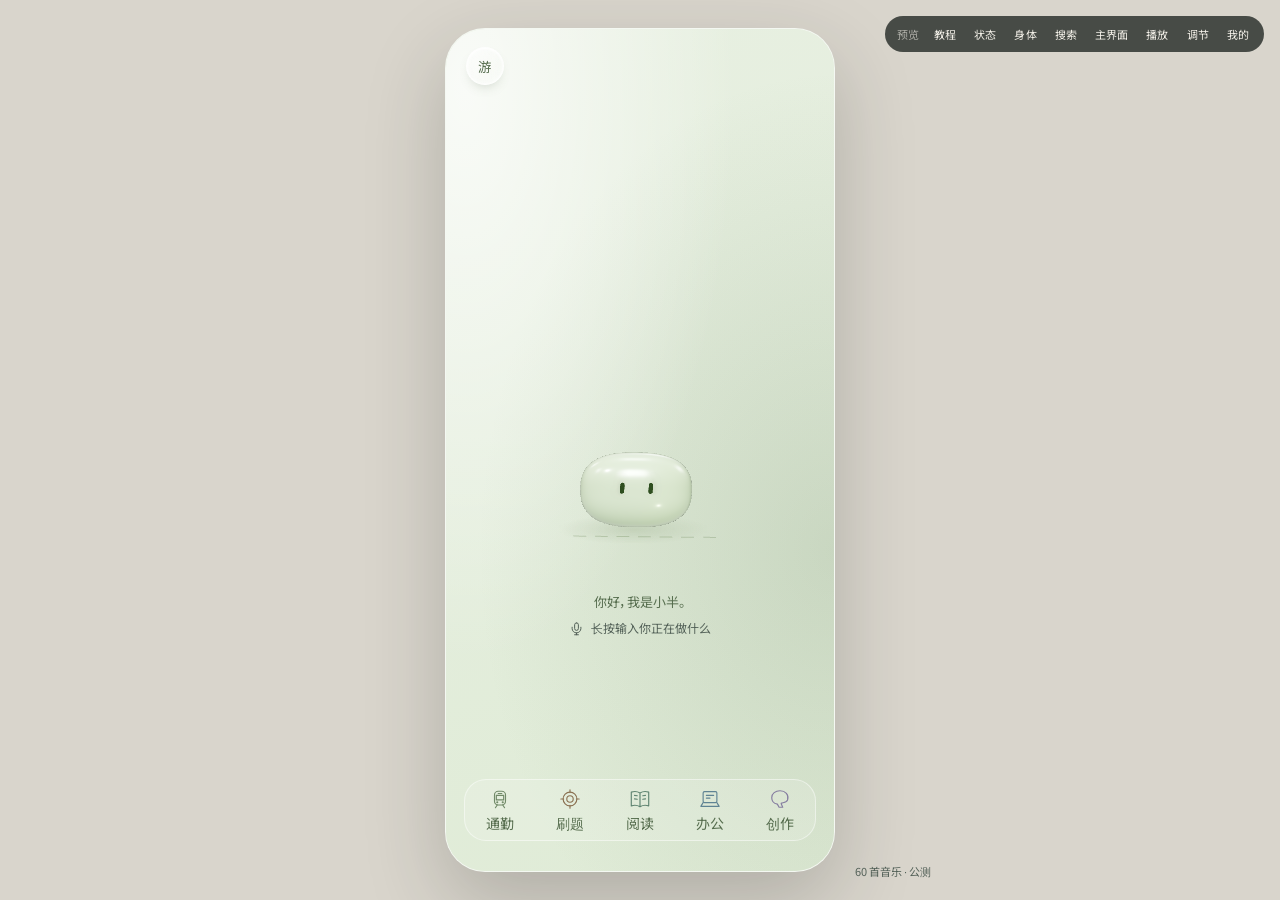
==== index.html @ 8928cd4f "Publish the 60-track BANPAI browser playtest" ====
<!doctype html>
<html lang="zh-CN">
<head>
<meta charset="utf-8" />
<meta name="viewport" content="width=device-width, initial-scale=1.0, viewport-fit=cover" />
<title>半拍 BANPAI · 公开体验</title>
<style>
  * { box-sizing: border-box; -webkit-tap-highlight-color: transparent; }
  :root {
    --ink: #202523;
    --muted: #6c7a70;
    --line: rgba(32,37,35,.10);
    --paper: #e3f0e7;
    --accent: #5f8471;
    --accent-deep: #476b58;
    --accent-soft: #d9ebdf;
    --glow: rgba(158,203,177,.5);
    --radius: 22px;
    --font: 'Yuanti SC', YouYuan, 'Segoe UI Rounded', 'PingFang SC', 'Microsoft YaHei', sans-serif;
  }
  html, body { margin: 0; height: 100%; }
  body {
    display: flex; align-items: center; justify-content: center;
    background: #d9d5cc; font-family: var(--font); color: var(--ink);
    -webkit-font-smoothing: antialiased;
    overflow: hidden;
  }
  button, input { font-family: inherit; }
  button { border: 0; background: none; color: inherit; padding: 0; cursor: pointer; }
  .phone {
    position: relative; width: 390px; max-width: 390px; height: 844px; max-height: 100dvh;
    background: var(--paper); overflow: hidden;
    border-radius: 40px; box-shadow: 0 30px 80px rgba(30,36,32,.22);
    border: 1px solid rgba(255,255,255,.55);
    transition: background .5s ease;
  }
  @media (max-width: 430px), (max-height: 860px) {
    .phone { width: 100%; height: 100dvh; border-radius: 0; border: 0; box-shadow: none; }
  }
  .phone[data-theme="study"] { --paper:#e3f0e7; --glow:rgba(158,203,177,.5); --accent:#5f8471; --accent-deep:#476b58; --accent-soft:#d9ebdf; }
  .phone[data-theme="office"] { --paper:#e1edf4; --glow:rgba(160,197,216,.5); --accent:#5f8393; --accent-deep:#476876; --accent-soft:#d8e9f0; }
  .phone[data-theme="focus"] { --paper:#f4ebdd; --glow:rgba(224,196,160,.5); --accent:#8c7253; --accent-deep:#6d573d; --accent-soft:#eddeca; }
  .phone[data-theme="commute"] { --paper:#e8f0e2; --glow:rgba(186,210,172,.5); --accent:#718a68; --accent-deep:#566d4e; --accent-soft:#dfebd6; }
  .phone[data-theme="relax"] { --paper:#f5e9e3; --glow:rgba(224,190,174,.5); --accent:#947563; --accent-deep:#75594a; --accent-soft:#eddcd2; }
  .phone[data-theme="sleep"] { --paper:#e7e8f1; --glow:rgba(172,178,204,.5); --accent:#79839b; --accent-deep:#5d677f; --accent-soft:#dcddea; }
  .screen {
    position: absolute; inset: 0; display: none; flex-direction: column;
    background:
      radial-gradient(120% 58% at 84% 0%, rgba(255,255,255,.4), rgba(255,255,255,0) 62%),
      radial-gradient(90% 55% at 8% 100%, var(--glow), rgba(255,255,255,0) 70%),
      linear-gradient(175deg, color-mix(in srgb, var(--paper) 88%, #fff) 0%, var(--paper) 100%);
    animation: fade .25s ease both;
  }
  .screen.is-active { display: flex; }
  @keyframes fade { from { opacity: 0; transform: translateY(4px); } to { opacity: 1; transform: none; } }
  .scroll { flex: 1 1 auto; min-height: 0; overflow-y: auto; scrollbar-width: none; }
  .scroll::-webkit-scrollbar { display: none; }

  /* ---------- 通用 ---------- */
  .icon { width: 18px; height: 18px; display: inline-block; vertical-align: middle; }
  .top { display: flex; align-items: center; justify-content: space-between; padding: 18px 20px 6px; }
  .avatar {
    width: 38px; height: 38px; border-radius: 50%; display: grid; place-items: center;
    background: rgba(255,255,255,.5); border: 1px solid var(--line); color: var(--accent-deep);
  }
  .device {
    display: inline-flex; align-items: center; gap: 6px; padding: 7px 10px;
    border-radius: 999px; background: rgba(255,255,255,.42); border: 1px solid var(--line);
    color: var(--muted); font-size: 10px;
  }
  .dot { width: 6px; height: 6px; border-radius: 50%; background: #6f8776; }
  .back {
    width: 36px; height: 36px; border-radius: 50%; border: 1px solid var(--line);
    background: rgba(255,255,255,.45); display: grid; place-items: center; color: var(--muted);
  }
  .center-title { text-align: center; font-size: 11px; color: var(--muted); letter-spacing: .08em; }
  .pill { display: inline-flex; align-items: center; gap: 5px; padding: 4px 9px; border-radius: 999px; background: var(--accent-soft); color: var(--accent-deep); font-size: 9px; }
  .muted { color: var(--muted); }
  .btn-primary {
    width: 100%; height: 46px; border-radius: 999px; background: var(--accent); color: #fff;
    font-size: 13px; font-weight: 500; display: flex; align-items: center; justify-content: center; gap: 8px;
  }
  .btn-ghost { height: 40px; border-radius: 999px; border: 1px solid var(--line); background: rgba(255,255,255,.45); font-size: 11px; color: var(--muted); }
  .toast {
    position: absolute; left: 50%; bottom: 92px; transform: translate(-50%, 8px);
    background: rgba(32,37,35,.88); color: #f4f1e9; font-size: 10px; padding: 9px 14px;
    border-radius: 999px; opacity: 0; pointer-events: none; transition: .22s; z-index: 99; white-space: nowrap;
  }
  .toast.show { opacity: 1; transform: translate(-50%, 0); }

  /* ---------- 登录 ---------- */
  #screen-login { padding: 26px 22px 18px; justify-content: space-between; overflow-y: auto; } #screen-login > div { width: 100%; }
  .brand { display: flex; align-items: center; gap: 10px; margin-top: 18px; }
  .brand-mark { display: inline-flex; align-items: flex-end; gap: 2px; width: 38px; height: 38px; padding-bottom: 12px; justify-content: center; border-radius: 50%; border: 1px solid var(--line); background: rgba(255,255,255,.5); }
  .brand-mark i { width: 2px; border-radius: 2px; background: var(--accent); display: block; }
  .brand-mark i:nth-child(1){height:9px} .brand-mark i:nth-child(2){height:16px} .brand-mark i:nth-child(3){height:11px}
  .brand b { display: block; font-size: 14px; letter-spacing: .08em; font-weight: 600; }
  .brand small { display: block; font-size: 8px; letter-spacing: .3em; color: var(--muted); margin-top: 2px; }
  .login-hero { margin-top: 34px; }
  .login-hero h1 { font-size: 32px; line-height: 1.3; font-weight: 500; margin: 0; letter-spacing: -.02em; }
  .login-hero h1 span { display: block; color: #78857d; }
  .login-hero p { margin: 12px 0 0; font-size: 11px; line-height: 1.7; color: var(--muted); }
  .auth-tabs { display: flex; gap: 20px; margin-top: 26px; font-size: 13px; color: var(--muted); }
  .auth-tabs button { padding-bottom: 6px; border-bottom: 2px solid transparent; }
  .auth-tabs button.active { color: var(--ink); border-color: var(--accent); font-weight: 500; }
  .auth-form { margin-top: 16px; display: flex; flex-direction: column; gap: 10px; width: 100%; } .auth-form[hidden] { display: none !important; }
  .auth-form input { height: 44px; border-radius: 14px; border: 1px solid var(--line); background: rgba(255,255,255,.5); padding: 0 13px; font-size: 12px; color: var(--ink); outline: none; }
  .auth-form input:focus { border-color: var(--accent); }
  .auth-code { display: flex; gap: 8px; }
  .auth-code input { flex: 1; }
  .auth-code button { flex: 0 0 96px; border-radius: 14px; border: 1px solid var(--line); background: rgba(255,255,255,.45); font-size: 10px; color: var(--muted); }
  .auth-agree { display: flex; gap: 8px; align-items: flex-start; font-size: 9px; color: var(--muted); line-height: 1.6; }
  .auth-agree input { margin-top: 2px; accent-color: var(--accent); }
  .auth-alt { text-align: center; font-size: 9px; color: var(--muted); margin-top: 14px; }
  .wechat-btn { background: #07c160; color: #fff; }
  .login-foot { text-align: center; font-size: 8px; color: var(--muted); }

  /* ---------- 新手教程 ---------- */
  #screen-onboard { padding: 22px 24px; justify-content: space-between; }
  .onboard-top { display: flex; justify-content: flex-end; }
  .skip { font-size: 11px; color: var(--muted); padding: 6px 4px; }
  .onboard-visual { height: 300px; border-radius: 28px; margin-top: 12px; position: relative; overflow: hidden; background: linear-gradient(160deg, rgba(255,255,255,.55), var(--accent-soft)); border: 1px solid var(--line); display: grid; place-items: center; }
  .onboard-visual .ring { width: 190px; height: 190px; border-radius: 50%; border: 1px solid rgba(95,132,113,.3); display: grid; place-items: center; }
  .onboard-visual .ring::before { content: ""; position: absolute; width: 130px; height: 130px; border: 1px solid rgba(95,132,113,.2); border-radius: 50%; }
  .onboard-visual .orb { width: 70px; height: 70px; border-radius: 50%; background: var(--accent); opacity: .85; animation: breathe 7s ease-in-out infinite; }
  @keyframes breathe { 0%,100%{transform:scale(.92);opacity:.6} 50%{transform:scale(1.06);opacity:.9} }
  .onboard-copy h2 { font-size: 25px; line-height: 1.35; font-weight: 500; margin: 20px 0 0; }
  .onboard-copy p { margin: 10px 0 0; font-size: 11px; line-height: 1.8; color: var(--muted); }
  .dots { display: flex; gap: 6px; margin-top: 14px; }
  .dots i { width: 5px; height: 5px; border-radius: 50%; background: rgba(32,37,35,.18); display: block; transition: .2s; }
  .dots i.active { width: 18px; border-radius: 99px; background: var(--accent); }
  .onboard-actions { display: flex; gap: 10px; }
  .onboard-actions .btn-primary { flex: 1; }

  /* ---------- 主界面 ---------- */
  .main-body { padding: 8px 22px 100px; }
  .greeting { margin-top: 18px; font-size: 30px; line-height: 1.35; font-weight: 500; letter-spacing: -.02em; }
  .greeting span { display: block; color: #78857d; }
  .status {
    display: flex; align-items: center; gap: 9px; margin-top: 18px; padding: 12px 14px;
    border-radius: 18px; background: rgba(255,255,255,.4); border: 1px solid var(--line);
    font-size: 10px; color: var(--muted);
  }
  .status b { color: var(--ink); font-size: 17px; font-weight: 500; }
  .status .tag { padding: 4px 8px; border-radius: 999px; background: var(--accent-soft); color: var(--accent-deep); font-size: 9px; }
  .status .arrow { margin-left: auto; color: var(--muted); }
  .section-title { margin: 26px 0 10px 2px; font-size: 10px; letter-spacing: .16em; color: var(--muted); }
  .rail { display: flex; gap: 9px; }
  .rec-card {
    flex: 0 0 26%; min-height: 88px; padding: 10px; border-radius: 16px;
    border: 1px solid var(--line); background: rgba(255,255,255,.32);
    display: flex; flex-direction: column; justify-content: space-between; text-align: left;
  }
  .rec-card.primary { flex-basis: 42%; min-height: 98px; background: var(--accent-soft); border-color: color-mix(in srgb, var(--accent) 30%, transparent); }
  .rec-card .cap { display: flex; justify-content: space-between; align-items: center; font-size: 8px; color: var(--muted); }
  .rec-card .name { font-size: 15px; font-weight: 500; }
  .rec-card.primary .name { font-size: 21px; }
  .rec-card .arrow { color: var(--muted); }
  .main-dock { position: absolute; left: 0; right: 0; bottom: 0; padding: 12px 22px calc(16px + env(safe-area-inset-bottom, 0px)); background: linear-gradient(180deg, rgba(255,255,255,0), var(--paper) 55%); }
  .play-entry { display: flex; align-items: center; gap: 11px; width: 100%; padding: 11px 14px; border-radius: 999px; background: var(--ink); color: #f7f4ed; text-align: left; box-shadow: 0 12px 26px rgba(32,37,35,.16); }
  .play-entry .icon-wrap { width: 32px; height: 32px; border-radius: 50%; display: grid; place-items: center; background: rgba(255,255,255,.12); }
  .play-entry b { display: block; font-size: 12px; font-weight: 500; }
  .play-entry small { display: block; margin-top: 2px; font-size: 8px; color: rgba(247,244,237,.6); }
  .play-entry .go { margin-left: auto; }

  /* ---------- 播放 ---------- */
  #screen-player { color: var(--ink); }
  .player-top { padding: 16px 18px 4px; display: flex; align-items: center; justify-content: space-between; }
  .player-top .center { text-align: center; }
  .player-top .center small { display: block; font-size: 8px; letter-spacing: .18em; color: var(--muted); }
  .player-top .center b { display: block; margin-top: 3px; font-size: 11px; font-weight: 500; }
  .player-stage { flex: 1 1 auto; min-height: 0; display: flex; flex-direction: column; align-items: center; justify-content: center; padding: 6px 24px 16px; }
  .player-orb { width: 238px; height: 238px; border-radius: 50%; border: 1px solid color-mix(in srgb, var(--accent) 28%, transparent); display: grid; place-items: center; position: relative; margin-bottom: 18px; }
  .player-orb::before { content: ""; position: absolute; width: 172px; height: 172px; border-radius: 50%; border: 1px solid color-mix(in srgb, var(--accent) 18%, transparent); }
  .player-orb::after { content: ""; position: absolute; width: 104px; height: 104px; border-radius: 50%; background: radial-gradient(circle at 50% 40%, rgba(255,255,255,.65), var(--accent-soft)); box-shadow: 0 18px 40px rgba(50,70,60,.16); animation: breathe 6s ease-in-out infinite; }
  .player-orb .wave { width: 52px; height: 22px; display: flex; align-items: center; justify-content: center; gap: 3px; z-index: 1; }
  .player-orb .wave i { width: 3px; border-radius: 99px; background: var(--accent); animation: wave 1.6s ease-in-out infinite; }
  .player-orb .wave i:nth-child(1){height:8px} .player-orb .wave i:nth-child(2){height:16px;animation-delay:.1s} .player-orb .wave i:nth-child(3){height:22px;animation-delay:.2s} .player-orb .wave i:nth-child(4){height:14px;animation-delay:.3s} .player-orb .wave i:nth-child(5){height:7px;animation-delay:.4s}
  @keyframes wave { 0%,100%{transform:scaleY(.7)} 50%{transform:scaleY(1.15)} }
  .player-title { font-size: 25px; line-height: 1.35; text-align: center; font-weight: 500; margin: 0; }
  .player-meta { margin: 6px 0 0; text-align: center; font-size: 9px; color: var(--muted); }
  .player-tags { display: flex; gap: 5px; justify-content: center; margin-top: 10px; }
  .player-tags span { padding: 5px 9px; border-radius: 999px; background: rgba(255,255,255,.4); border: 1px solid var(--line); font-size: 8px; color: var(--muted); }
  .player-dock { padding: 0 24px calc(18px + env(safe-area-inset-bottom, 0px)); }
  .progress { display: flex; align-items: center; gap: 8px; font-size: 8px; color: var(--muted); }
  .progress .track { flex: 1; height: 2px; background: rgba(32,37,35,.16); border-radius: 999px; position: relative; }
  .progress .track i { position: absolute; left: 0; top: 0; bottom: 0; width: 28%; border-radius: 999px; background: var(--accent); }
  .controls { display: flex; align-items: center; justify-content: center; gap: 26px; margin-top: 16px; }
  .like { width: 48px; height: 48px; border-radius: 50%; border: 1px solid var(--line); background: rgba(255,255,255,.45); display: grid; place-items: center; color: var(--muted); }
  .like.liked { color: #b06f5d; background: rgba(255,255,255,.65); }
  .play-big { width: 72px; height: 72px; border-radius: 50%; background: var(--ink); color: #f7f4ed; display: grid; place-items: center; box-shadow: 0 16px 36px rgba(32,37,35,.22); }
  .player-hint { text-align: center; font-size: 8px; color: var(--muted); margin: 16px 0 0; }
  .adjust-link { display: block; margin: 10px auto 0; font-size: 9px; color: var(--muted); text-decoration: underline; text-underline-offset: 3px; }

  /* ---------- 调节 ---------- */
  #screen-adjust { background: var(--paper); }
  .adjust-head { padding: 16px 20px 0; display: flex; justify-content: space-between; align-items: flex-start; }
  .adjust-head h2 { margin: 6px 0 0; font-size: 22px; font-weight: 500; }
  .adjust-head p { margin: 0; font-size: 9px; color: var(--muted); }
  .adjust-body { padding: 16px 20px 28px; }
  .adjust-group { border-top: 1px solid var(--line); padding: 16px 0; }
  .adjust-group:first-child { border-top: 0; padding-top: 4px; }
  .group-head { display: flex; align-items: baseline; justify-content: space-between; margin-bottom: 12px; }
  .group-head b { font-size: 13px; font-weight: 500; }
  .group-head span { font-size: 8px; color: var(--muted); }
  .energy-value { display: flex; justify-content: space-between; font-size: 10px; color: var(--muted); margin-bottom: 10px; }
  .energy-value b { color: var(--ink); font-size: 12px; }
  .energy-slider { width: 100%; height: 30px; accent-color: var(--accent); cursor: pointer; }
  .style-chips { display: flex; flex-wrap: wrap; gap: 7px; }
  .style-chips button { padding: 8px 11px; border-radius: 999px; border: 1px solid var(--line); background: rgba(255,255,255,.42); font-size: 9px; color: var(--muted); }
  .style-chips button.on { background: var(--accent); border-color: var(--accent); color: #fff; }
  .adjust-row { display: flex; align-items: center; justify-content: space-between; padding: 13px 0; border-top: 1px solid var(--line); }
  .adjust-row:first-of-type { border-top: 0; }
  .adjust-row .txt b { display: block; font-size: 11px; font-weight: 500; }
  .adjust-row .txt span { display: block; margin-top: 2px; font-size: 8px; color: var(--muted); }
  .switch { width: 42px; height: 24px; border-radius: 999px; background: #d9d5cc; position: relative; flex-shrink: 0; }
  .switch::after { content: ""; position: absolute; left: 2px; top: 2px; width: 20px; height: 20px; border-radius: 50%; background: #fff; transition: .2s; }
  .switch.on { background: var(--accent); }
  .switch.on::after { transform: translateX(18px); }
  .fav-head { display: flex; align-items: center; justify-content: space-between; margin-bottom: 8px; }
  .fav-head b { font-size: 13px; font-weight: 500; }
  .fav-head span { font-size: 8px; color: var(--muted); }
  .fav-list { border-top: 1px solid var(--line); }
  .fav-item { display: flex; align-items: center; gap: 10px; padding: 11px 0; border-bottom: 1px solid var(--line); }
  .fav-item .no { font-size: 8px; color: var(--muted); width: 16px; }
  .fav-item .body { flex: 1; min-width: 0; }
  .fav-item b { display: block; font-size: 10px; font-weight: 500; }
  .fav-item span { display: block; margin-top: 2px; font-size: 8px; color: var(--muted); }
  .expand { width: 100%; padding: 10px 0; font-size: 9px; color: var(--accent); text-align: center; }
  .fav-extra { display: none; }
  .fav-extra.open { display: block; }

  /* ---------- 我的 ---------- */
  #screen-profile { background: var(--paper); }
  .profile-body { padding: 8px 20px 28px; }
  .profile-head { display: flex; align-items: center; gap: 12px; margin-top: 12px; }
  .profile-avatar { width: 58px; height: 58px; border-radius: 50%; display: grid; place-items: center; background: var(--accent-deep); color: #fff; font-size: 18px; }
  .profile-head b { display: block; font-size: 17px; font-weight: 500; }
  .profile-head span { display: block; margin-top: 3px; font-size: 9px; color: var(--muted); }
  .stats { display: grid; grid-template-columns: repeat(3, 1fr); gap: 8px; margin-top: 18px; }
  .stat { background: rgba(255,255,255,.4); border: 1px solid var(--line); border-radius: 14px; padding: 10px; }
  .stat b { display: block; font-size: 17px; font-weight: 500; }
  .stat span { display: block; margin-top: 2px; font-size: 8px; color: var(--muted); }
  .sub-card { display: flex; align-items: center; gap: 10px; margin-top: 12px; padding: 12px 14px; border-radius: 16px; background: var(--accent-soft); color: var(--accent-deep); }
  .sub-card .txt { flex: 1; }
  .sub-card b { display: block; font-size: 10px; font-weight: 500; }
  .sub-card span { display: block; margin-top: 2px; font-size: 8px; opacity: .8; }
  .sub-card button { padding: 7px 10px; border-radius: 999px; background: rgba(255,255,255,.6); color: var(--accent-deep); font-size: 8px; }
  .p-block { margin-top: 22px; }
  .p-head { display: flex; align-items: baseline; justify-content: space-between; margin-bottom: 8px; }
  .p-head b { font-size: 13px; font-weight: 500; }
  .p-head button { font-size: 9px; color: var(--accent); }
  .p-list { border-top: 1px solid var(--line); }
  .p-item { display: flex; align-items: center; gap: 10px; padding: 10px 0; border-bottom: 1px solid var(--line); }
  .p-item .cover { width: 30px; height: 30px; border-radius: 9px; background: var(--accent-soft); display: grid; place-items: center; font-size: 10px; color: var(--accent-deep); }
  .p-item .txt { flex: 1; min-width: 0; }
  .p-item b { display: block; font-size: 10px; font-weight: 500; white-space: nowrap; overflow: hidden; text-overflow: ellipsis; }
  .p-item span { display: block; margin-top: 2px; font-size: 8px; color: var(--muted); }
  .p-item .play { width: 22px; height: 22px; border-radius: 50%; border: 1px solid var(--line); display: grid; place-items: center; color: var(--muted); }
  .p-extra { display: none; }
  .p-extra.open { display: block; }
  .settings { margin-top: 22px; border-top: 1px solid var(--line); }
  .setting-row { display: flex; align-items: center; justify-content: space-between; padding: 14px 0; border-bottom: 1px solid var(--line); font-size: 11px; color: var(--ink); }
  .setting-row span { color: var(--muted); font-size: 9px; }
  .logout { margin-top: 22px; color: #9c6f5c; font-size: 10px; text-align: center; padding: 10px; }
  .screen { overflow-y: auto; overflow-x: hidden; -webkit-overflow-scrolling: touch; }
  .preview-nav {
    position: fixed; right: 16px; top: 16px; z-index: 999; display: flex; align-items: center; gap: 4px;
    background: rgba(30,36,32,.78); color: #f4f1e9; padding: 6px 8px; border-radius: 999px;
    backdrop-filter: blur(10px); font-size: 10px;
  }
  .preview-nav span { opacity: .6; margin: 0 4px; }
  .preview-nav button { color: #f4f1e9; font-size: 10px; padding: 4px 7px; border-radius: 999px; }
  .preview-nav button:hover { background: rgba(255,255,255,.12); }
  @media (max-width: 760px) { .preview-nav { display: none; } }
  /* 状态选择整页 */
  #screen-scenes { background: var(--paper); }
  .scenes-body { padding: 18px 20px 28px; }
  .scenes-body h1 { margin: 18px 0 4px; font-size: 26px; font-weight: 500; line-height: 1.4; }
  .scenes-body > p { margin: 0 0 18px; font-size: 10px; color: var(--muted); }
  .scene-grid { display: grid; grid-template-columns: 1fr 1fr; gap: 10px; }
  .scene-tile { min-height: 108px; padding: 13px; border-radius: 18px; border: 1px solid var(--line); text-align: left; display: flex; flex-direction: column; justify-content: space-between; }
  .scene-tile .ico { width: 28px; height: 28px; border-radius: 50%; display: grid; place-items: center; background: rgba(255,255,255,.5); color: var(--accent-deep); font-size: 13px; }
  .scene-tile b { display: block; font-size: 17px; font-weight: 500; }
  .scene-tile span { display: block; margin-top: 3px; font-size: 8px; color: var(--muted); }
  .profile-avatar { display: flex !important; align-items: center; justify-content: center; line-height: 1 !important; overflow: hidden; color: #fff !important; font-size: 18px !important; margin: 0 !important; }
  .player-stage { touch-action: none; }
  .player-orb .pulse { position: absolute; border: 1px solid color-mix(in srgb, var(--accent) 22%, transparent); border-radius: 50%; animation: pulseRing 5s ease-out infinite; }
  .player-orb .pulse.p1 { width: 160px; height: 160px; }
  .player-orb .pulse.p2 { width: 208px; height: 208px; animation-delay: 2.5s; }
  @keyframes pulseRing { 0% { transform: scale(.62); opacity: .65; } 100% { transform: scale(1.28); opacity: 0; } }
  /* 场景搜索 */
  .scene-search { display: flex; align-items: center; gap: 9px; height: 44px; padding: 0 13px; margin: 0 0 12px; border: 1px solid var(--line); border-radius: 14px; background: rgba(255,255,255,.5); color: var(--muted); }
  .scene-search input { flex: 1; min-width: 0; border: 0; outline: none; background: transparent; color: var(--ink); font-size: 12px; }
  .scene-search input::placeholder { color: var(--faint); }
  .scene-search .clear { width: 20px; height: 20px; border-radius: 50%; background: var(--accent-soft); color: var(--muted); font-size: 12px; }
  .scene-recent { display: none !important; }
  .scene-recent p { margin: 0 0 7px 2px; font-size: 8px; letter-spacing: .12em; color: var(--faint); }
  .scene-recent .chips { display: flex; flex-wrap: wrap; gap: 6px; }
  .scene-recent button { padding: 6px 10px; border-radius: 999px; border: 1px solid var(--line); background: rgba(255,255,255,.4); font-size: 9px; color: var(--muted); }
  .scene-custom { display: flex; align-items: center; gap: 9px; padding: 11px 12px; margin: 0 0 12px; border: 1px solid var(--accent); border-radius: 14px; background: var(--accent-soft); color: var(--accent-deep); font-size: 10px; }
  .scene-custom span { flex: 1; }
  .scene-custom button { padding: 6px 10px; border-radius: 999px; background: var(--accent-deep); color: #fff; font-size: 8px; }
  .scene-empty { font-size: 10px; color: var(--muted); padding: 8px 2px 14px; }
  .player-canvas { position: absolute; inset: 0; width: 100%; height: 100%; z-index: 0; pointer-events: none; opacity: .8; }
  #screen-player .player-top, #screen-player .player-stage, #screen-player .player-dock { position: relative; z-index: 1; }
  [hidden] { display: none !important; }
  .scene-custom[hidden], .scene-empty[hidden], .scene-recent[hidden] { display: none !important; }
  .states-entry { display: flex; align-items: center; justify-content: center; gap: 6px; width: 100%; margin: 18px 0 0; padding: 11px; border-radius: 999px; border: 1px solid var(--line); background: rgba(255,255,255,.32); color: var(--muted); font-size: 10px; }
  .states-entry span { color: var(--accent); }
  .player-orb .wave { position: absolute !important; left: 50% !important; top: 50% !important; transform: translate(-50%, -50%) !important; z-index: 2; }
  .status, .device { cursor: pointer; }
  /* 身体状态详情 */
  #screen-status { background: var(--paper); }
  .status-body { padding: 8px 20px 28px; }
  .status-hero { margin-top: 16px; padding: 18px; border-radius: 24px; background: rgba(255,255,255,.42); border: 1px solid var(--line); }
  .status-hero .cap { display: flex; align-items: center; justify-content: space-between; font-size: 9px; color: var(--muted); }
  .status-hero .cap span:last-child { color: var(--accent); }
  .status-nums { display: flex; align-items: flex-end; gap: 24px; margin-top: 18px; }
  .status-num b { display: block; font-size: 38px; line-height: 1; font-weight: 500; letter-spacing: -.04em; }
  .status-num span { display: block; margin-top: 5px; font-size: 8px; color: var(--muted); }
  .status-num small { font-size: 11px; color: var(--muted); margin-left: 3px; }
  .status-chart { height: 82px; margin-top: 20px; display: flex; align-items: flex-end; gap: 4px; border-bottom: 1px solid var(--line); }
  .status-chart i { flex: 1; border-radius: 4px 4px 0 0; background: var(--accent-soft); display: block; }
  .status-chart i:nth-child(odd) { background: color-mix(in srgb, var(--accent) 40%, var(--accent-soft)); }
  .chart-caption { display: flex; justify-content: space-between; margin-top: 6px; font-size: 8px; color: var(--muted); }
  .metric-grid { display: grid; grid-template-columns: 1fr 1fr; gap: 8px; margin-top: 22px; }
  .metric { padding: 12px; border-radius: 16px; border: 1px solid var(--line); background: rgba(255,255,255,.32); }
  .metric b { display: block; font-size: 19px; font-weight: 500; }
  .metric span { display: block; margin-top: 3px; font-size: 8px; color: var(--muted); }
  .device-card { display: flex; align-items: center; gap: 10px; margin-top: 18px; padding: 13px; border-radius: 16px; background: var(--accent-soft); }
  .device-card .txt { flex: 1; }
  .device-card b { display: block; font-size: 10px; font-weight: 500; color: var(--accent-deep); }
  .device-card span { display: block; margin-top: 2px; font-size: 8px; color: var(--muted); }
  .status-note { margin-top: 12px; font-size: 8px; color: var(--muted); line-height: 1.7; }
  /* 搜索全屏 */
  #screen-search { background: var(--paper); }
  .search-head { display: flex; align-items: center; justify-content: space-between; padding: 16px 20px 0; }
  .search-head b { font-size: 13px; font-weight: 500; }
  .search-head button { font-size: 11px; color: var(--accent); }
  .search-input-wrap { display: flex; align-items: center; gap: 10px; margin: 20px 20px 0; padding: 0 0 13px; border-bottom: 1px solid var(--line); color: var(--muted); }
  .search-input-wrap input { flex: 1; border: 0; outline: 0; background: transparent; font-size: 19px; color: var(--ink); }
  .search-input-wrap input::placeholder { color: var(--faint); }
  .search-content { padding: 20px 20px 30px; overflow-y: auto; }
  .search-section { margin-top: 22px; }
  .search-section:first-child { margin-top: 0; }
  .search-section > p { margin: 0 0 8px 2px; font-size: 9px; color: var(--faint); letter-spacing: .1em; }
  .search-row { display: flex; align-items: center; gap: 12px; padding: 12px 0; border-bottom: 1px solid var(--line); text-align: left; width: 100%; }
  .search-row .ico { width: 34px; height: 34px; border-radius: 50%; border: 1px solid var(--line); background: rgba(255,255,255,.5); display: grid; place-items: center; color: var(--accent-deep); font-size: 13px; flex: 0 0 34px; }
  .search-row .txt { flex: 1; min-width: 0; }
  .search-row b { display: block; font-size: 13px; font-weight: 500; }
  .search-row span { display: block; margin-top: 3px; font-size: 8px; color: var(--muted); }
  .search-row .go { color: var(--muted); font-size: 13px; }
  .search-empty { font-size: 10px; color: var(--muted); padding: 12px 0; }
  .search-custom { display: flex; align-items: center; justify-content: space-between; gap: 10px; margin-top: 14px; padding: 12px; border: 1px solid var(--line); border-radius: 14px; background: rgba(255,255,255,.4); font-size: 9px; color: var(--muted); }
  .search-custom button { padding: 7px 10px; border-radius: 999px; background: var(--accent-deep); color: #fff; font-size: 8px; }
  /* 播放键绝对水平居中 */
  .controls { position: relative; height: 72px; display: flex; align-items: center; justify-content: center; }
  .play-big { position: absolute; left: 50%; top: 50%; transform: translate(-50%, -50%); }
  .like { position: absolute; left: 50%; top: 50%; transform: translate(calc(-50% - 92px), -50%); }
</style>
<script type="importmap">{"imports":{"three":"./assets/three/three.module.js"}}</script></head>
<body>
<link rel="icon" href="data:,">
<nav class="preview-nav" aria-label="预览页面切换">
  <span>预览</span>
  <button data-preview="login">登录</button>
  <button data-preview="onboard">教程</button><button data-preview="scenes">状态</button><button data-preview="status">身体</button><button data-preview="search">搜索</button>
  <button data-preview="main">主界面</button>
  <button data-preview="player">播放</button>
  <button data-preview="adjust">调节</button>
  <button data-preview="profile">我的</button>
</nav>
<div class="phone" id="phone" data-theme="commute">

  <!-- 登录 / 注册 -->
  <section class="screen is-active" id="screen-login">
    <div>
      <div class="brand">
        <span class="brand-mark"><i></i><i></i><i></i></span>
        <span><b>半拍</b><small>BANPAI</small></span>
      </div>
      <div class="login-hero">
        <h1>把声音<br /><span>交给此刻的场景。</span></h1>
        <p>选一个状态，半拍会根据场景、时间与身体数据，给你一组更合适的背景音乐。</p>
      </div>

      <div class="auth-tabs">
        <button class="active" data-auth="login">登录</button>
        <button data-auth="register">注册</button>
      </div>

      <form class="auth-form" id="login-form">
        <input type="tel" placeholder="手机号（登录 UI 预留）" aria-label="手机号" />
        <div class="auth-code">
          <input type="text" placeholder="验证码" aria-label="验证码" />
          <button type="button" class="code-btn">获取验证码</button>
        </div>
        <label class="auth-agree">
          <input type="checkbox" checked />
          <span>我已阅读并同意《用户协议》与《隐私政策》</span>
        </label>
        <button type="submit" class="btn-primary">登录</button>
      </form>

      <form class="auth-form" id="register-form" hidden>
        <input type="text" placeholder="昵称" aria-label="昵称" />
        <input type="tel" placeholder="手机号" aria-label="注册手机号" />
        <div class="auth-code">
          <input type="text" placeholder="验证码" aria-label="注册验证码" />
          <button type="button" class="code-btn">获取验证码</button>
        </div>
        <label class="auth-agree">
          <input type="checkbox" checked />
          <span>我已阅读并同意《用户协议》与《隐私政策》</span>
        </label>
        <button type="submit" class="btn-primary">注册并开始</button>
      </form>

      <button class="btn-primary wechat-btn" id="wechat-login" style="margin-top:12px">微信一键登录（接口预留）</button>
      <p class="auth-alt">登录 / 注册接口已预留，不接真实微信服务</p>
    </div>
    <p class="login-foot">BANPAI · 场景音乐助手</p>
  </section>

  <!-- 首次使用教程 -->
  <section class="screen" id="screen-onboard">
    <div class="onboard-top"><button class="skip" id="onboard-skip">跳过</button></div>
    <div>
      <div class="onboard-visual">
        <span class="ring"><span class="orb"></span></span>
      </div>
      <div class="onboard-copy">
        <h2 id="onboard-title">先选一个<br />此刻的状态。</h2>
        <p id="onboard-desc">学习、办公、通勤、放松……半拍会按你正在做的事，给出一组不打扰的背景音乐。</p>
      </div>
      <div class="dots" id="onboard-dots"><i class="active"></i><i></i><i></i></div>
    </div>
    <div class="onboard-actions">
      <button class="btn-ghost" id="onboard-prev" style="flex:0 0 90px">上一步</button>
      <button class="btn-primary" id="onboard-next">下一步</button>
    </div>
  </section>

  <!-- 主界面 -->
  <section class="screen" id="screen-main" tabindex="0" aria-label="首页，左右滑动进入播放，上滑选择状态">
    <div class="top">
      <button class="avatar" id="open-profile" aria-label="打开个人中心">游</button>
      <span class="device" id="open-device" role="button" tabindex="0" aria-label="查看设备与身体状态"><span class="dot"></span>手环 02 · 76%</span>
    </div>
    <div class="scroll main-body">
      <h1 class="greeting">晚上好。<span>此刻，把声音交给场景。</span></h1>
      <div class="status" id="open-status" role="button" tabindex="0" aria-label="查看身体状态">
        <span class="tag">平稳</span>
        <span>心率 <b id="hr-value">71</b> <small>bpm</small></span>
        <span style="opacity:.3">|</span>
        <span>呼吸 <b id="resp-value">13.7</b> <small>次/分</small></span>
        <span class="arrow">›</span>
      </div>


      <p class="section-title">此刻适合</p>
      <div class="rail">
<button class="rec-card" data-scene="commute"><svg class="scene-symbol" viewBox="0 0 24 24" fill="none" stroke="currentColor" stroke-width="1.4"><path d="M5 7h14v11H5z M8 18l-2 4m10-4 2 4M8 11h8"/></svg><span class="name">通勤</span></button><button class="rec-card" data-scene="focus"><svg class="scene-symbol" viewBox="0 0 24 24" fill="none" stroke="currentColor" stroke-width="1.4"><path d="m5 19 3-8L17 2l5 5-9 9zM8 11l5 5"/></svg><span class="name">刷题</span></button><button class="rec-card" data-scene="reading"><svg class="scene-symbol" viewBox="0 0 24 24" fill="none" stroke="currentColor" stroke-width="1.4"><path d="M12 5C8 2 4 3 2 4v15c4-2 7-1 10 1 3-2 6-3 10-1V4c-4-2-7-1-10 1v15"/></svg><span class="name">阅读</span></button><button class="rec-card" data-scene="office"><svg class="scene-symbol" viewBox="0 0 24 24" fill="none" stroke="currentColor" stroke-width="1.4"><path d="M4 4h16v13H4zM1 21h22l-3-4H4z"/></svg><span class="name">办公</span></button><button class="rec-card" data-scene="creative"><svg class="scene-symbol" viewBox="0 0 24 24" fill="none" stroke="currentColor" stroke-width="1.4"><path d="M12 3a8 8 0 0 0-8 12c2 2 4 1 5 3 1 3 5 4 7 1l-2-3c-1-2 4-1 5-3A8 8 0 0 0 12 3z"/></svg><span class="name">创作</span></button></div>
            <p style="margin:16px 0 0;text-align:center;font-size:8px;color:var(--muted)">左滑进入播放 · 点击下方查看全部状态</p>
      <button class="states-entry" id="open-scenes">查看全部状态 <span>→</span></button>
    </div>
  </section>

  <!-- 状态选择 -->
  <section class="screen" id="screen-scenes">
    <div class="top">
      <button class="back" id="scenes-back" aria-label="返回">
        <svg class="icon" viewBox="0 0 24 24" fill="none" stroke="currentColor" stroke-width="1.8"><path d="M14.5 6.5L9 12l5.5 5.5"/></svg>
      </button>
      <div class="center-title">选择状态</div>
      <span style="width:36px"></span>
    </div>
    <div class="scroll scenes-body">
      <h1>此刻，<br />想进入哪种状态？</h1>
      <p>所有状态都可以直接进入 · 上滑/返回可回到主界面</p>
      <label class="scene-search">
        <svg class="icon" viewBox="0 0 24 24" fill="none" stroke="currentColor" stroke-width="1.6"><circle cx="11" cy="11" r="7"/><path d="M16.5 16.5L21 21"/></svg>
        <input id="scene-search" type="text" maxlength="200" enterkeyhint="done" placeholder="说说你此刻在做什么" aria-label="输入此刻状态" />
        <button type="button" class="clear" id="scene-search-clear" aria-label="清空">×</button>
      </label>
      <div class="scene-recent" id="scene-recent"></div>
      <div class="scene-custom" id="scene-custom" hidden><span id="scene-custom-label"></span><button type="button" id="scene-custom-play">用这个状态开始</button></div>
      <div class="scene-empty" id="scene-empty" hidden>没有匹配的状态，直接使用上面的自定义状态。</div>
      <div class="scene-grid">
<button class="scene-tile" data-scene-theme="commute"><span class="ico"><svg viewBox="0 0 24 24" fill="none" stroke="currentColor" stroke-width="1.4"><path d="M5 7h14v11H5z M8 18l-2 4m10-4 2 4M8 11h8"/></svg></span><span><b>通勤</b><span>移动中 · 柔和过渡</span></span></button><button class="scene-tile" data-scene-theme="focus"><span class="ico"><svg viewBox="0 0 24 24" fill="none" stroke="currentColor" stroke-width="1.4"><path d="m5 19 3-8L17 2l5 5-9 9zM8 11l5 5"/></svg></span><span><b>刷题</b><span>逐题推进</span></span></button><button class="scene-tile" data-scene-theme="reading"><span class="ico"><svg viewBox="0 0 24 24" fill="none" stroke="currentColor" stroke-width="1.4"><path d="M12 5C8 2 4 3 2 4v15c4-2 7-1 10 1 3-2 6-3 10-1V4c-4-2-7-1-10 1v15"/></svg></span><span><b>阅读</b><span>安静翻页</span></span></button><button class="scene-tile" data-scene-theme="office"><span class="ico"><svg viewBox="0 0 24 24" fill="none" stroke="currentColor" stroke-width="1.4"><path d="M4 4h16v13H4zM1 21h22l-3-4H4z"/></svg></span><span><b>办公</b><span>收束杂念</span></span></button><button class="scene-tile" data-scene-theme="creative"><span class="ico"><svg viewBox="0 0 24 24" fill="none" stroke="currentColor" stroke-width="1.4"><path d="M12 3a8 8 0 0 0-8 12c2 2 4 1 5 3 1 3 5 4 7 1l-2-3c-1-2 4-1 5-3A8 8 0 0 0 12 3z"/></svg></span><span><b>创作</b><span>让灵感展开</span></span></button>
      </div>
    </div>
  </section>

  <!-- 身体状态 -->
  <section class="screen" id="screen-status">
    <div class="top">
      <button class="back" id="status-back" aria-label="返回" onclick="show('screen-main')"><svg class="icon" viewBox="0 0 24 24" fill="none" stroke="currentColor" stroke-width="1.8"><path d="M14.5 6.5L9 12l5.5 5.5"/></svg></button>
      <div class="center-title">身体状态</div>
      <span style="width:36px"></span>
    </div>
    <div class="scroll status-body">
      <div class="status-hero">
        <div class="cap"><span>今日 · 实时</span><span>手环 02 已连接</span></div>
        <div class="status-nums">
          <div class="status-num"><b>71</b><span>心率 · bpm</span></div>
          <div class="status-num"><b>13.7</b><span>呼吸 · 次/分</span></div>
        </div>
        <div class="status-chart" aria-hidden="true"><i style="height:34%"></i><i style="height:46%"></i><i style="height:42%"></i><i style="height:55%"></i><i style="height:49%"></i><i style="height:62%"></i><i style="height:58%"></i><i style="height:53%"></i><i style="height:66%"></i><i style="height:60%"></i><i style="height:48%"></i><i style="height:44%"></i><i style="height:39%"></i><i style="height:51%"></i><i style="height:57%"></i><i style="height:50%"></i><i style="height:46%"></i><i style="height:42%"></i></div>
        <div class="chart-caption"><span>09:00</span><span>现在</span></div>
      </div>
      <div class="metric-grid">
        <div class="metric"><b>98%</b><span>血氧 SpO₂</span></div>
        <div class="metric"><b>48 ms</b><span>HRV · 演示</span></div>
        <div class="metric"><b>平稳</b><span>当前状态</span></div>
        <div class="metric"><b>76%</b><span>设备电量</span></div>
      </div>
      <div class="device-card"><span style="font-size:18px">◉</span><span class="txt"><b>半拍手环 02</b><span>已连接 · 数据仅用于音乐适配</span></span><span>›</span></div>
      <p class="status-note">这些数据用于判断此刻更适合舒缓还是更有推动的声音，不构成医疗诊断或建议。若身体不适，请先休息。</p>
      <button class="btn-ghost" style="width:100%;margin-top:18px" onclick="show('screen-main')">返回主界面</button>
    </div>
  </section>

  <!-- 全屏搜索 -->
  <section class="screen" id="screen-search">
    <div class="search-head"><b>搜索</b><button id="search-cancel" onclick="show('screen-scenes')">取消</button></div>
    <div class="search-input-wrap">
      <svg class="icon" viewBox="0 0 24 24" fill="none" stroke="currentColor" stroke-width="1.6"><circle cx="11" cy="11" r="7"/><path d="M16.5 16.5L21 21"/></svg>
      <input id="global-search" type="search" placeholder="你的日程安排是什么？" aria-label="搜索你的日程安排" />
    </div>
    <div class="scroll search-content" id="search-content"></div>
  </section>

  <!-- 播放 -->
  <section class="screen" id="screen-player">
    <canvas class="player-canvas" id="player-canvas" aria-hidden="true"></canvas>
    <div class="player-top">
      <button class="back" id="player-back" aria-label="返回">
        <svg class="icon" viewBox="0 0 24 24" fill="none" stroke="currentColor" stroke-width="1.8"><path d="M14.5 6.5L9 12l5.5 5.5"/></svg>
      </button>
      
      <button class="back" id="player-more" aria-label="偏好设置" onclick="show('screen-adjust')">
        <svg class="icon" viewBox="0 0 24 24" fill="currentColor"><circle cx="6" cy="12" r="1.3"/><circle cx="12" cy="12" r="1.3"/><circle cx="18" cy="12" r="1.3"/></svg>
      </button>
    </div>
    <div class="player-stage">
      <div class="player-orb">
        <span class="pulse p1"></span>
        <span class="pulse p2"></span>
        <span class="wave"><i></i><i></i><i></i><i></i><i></i></span>
      </div>
      <h1 class="player-title">经过的城市</h1>
      <p class="player-meta">半拍声音实验室 · 4 分钟</p>
      <div class="player-tags"><span>轻电子</span><span>通勤</span><span>模拟播放</span></div>
    </div>
    <div class="player-dock">
      <div class="progress"><span>00:12</span><span class="track"><i></i></span><span>04:18</span></div>
      <div class="controls">
        <button class="like" id="like-btn" aria-label="喜欢">
          <svg class="icon" viewBox="0 0 24 24" fill="none" stroke="currentColor" stroke-width="1.6"><path d="M12 19.7S5.2 15.5 5.2 10.6A4.1 4.1 0 0112 7.9a4.1 4.1 0 016.8 2.7c0 4.9-6.8 9.1-6.8 9.1z"/></svg>
        </button>
        <button class="play-big" id="play-toggle" aria-label="暂停">
          <svg class="icon" id="play-icon" viewBox="0 0 24 24" fill="currentColor"><path d="M7.5 5h3v14h-3zM13.5 5h3v14h-3z"/></svg>
        </button>
      </div>
      <p class="player-hint">左右滑动切歌 · 上滑调节</p>
      <button class="adjust-link" id="open-adjust">调整音乐偏好</button>
    </div>
  </section>

  <!-- 调节 -->
  <section class="screen" id="screen-adjust"><iframe id="xy-preview" src="refined-xy.html?embed=1" title="XY音乐调节" style="position:absolute;inset:0;width:100%;height:100%;border:0;z-index:10"></iframe><div style="display:none">
    <div class="adjust-head">
      <div><p>正在听 · 通勤</p><h2>调节</h2></div>
      <button class="back" id="adjust-close" aria-label="关闭">×</button>
    </div>
    <div class="scroll adjust-body">
      <div class="adjust-group">
        <div class="group-head"><b>音乐偏好</b><span>自动保存</span></div>
        <div class="energy-value"><span>能量</span><b id="energy-label">平衡 · 46</b></div>
        <input class="energy-slider" id="energy-slider" type="range" min="0" max="100" value="46" aria-label="能量" />
        <div class="style-chips" id="style-chips">
          <button class="on">氛围钢琴</button><button>环境声</button><button>轻电子</button>
          <button class="on">极简古典</button><button>Lo-fi</button><button>白噪音</button>
        </div>
      </div>
      <div class="adjust-group">
        <div class="group-head"><b>播放习惯</b><span>低频设置</span></div>
        <div class="adjust-row"><span class="txt"><b>自然衔接</b><span>曲目之间用环境声过渡</span></span><button class="switch on" aria-label="自然衔接"></button></div>
        <div class="adjust-row"><span class="txt"><b>定时淡出</b><span>未设定 · 结束时缓慢降低音量</span></span><span class="muted">›</span></div>
        <div class="adjust-row"><span class="txt"><b>个性化推荐</b><span>结合场景与身体数据</span></span><button class="switch on" aria-label="个性化推荐"></button></div>
      </div>
      <div class="adjust-group">
        <div class="fav-head"><b>我的收藏</b><span id="fav-count">4 首</span></div>
        <div class="fav-list">
          <div class="fav-item"><span class="no">01</span><span class="body"><b>经过的城市</b><span>轻电子 · 4 分钟</span></span><span class="muted">▶</span></div>
          <div class="fav-item"><span class="no">02</span><span class="body"><b>留白的边缘</b><span>氛围钢琴 · 5 分钟</span></span><span class="muted">▶</span></div>
          <div class="fav-extra" id="fav-extra">
            <div class="fav-item"><span class="no">03</span><span class="body"><b>雨后的纸页</b><span>氛围钢琴 · 4 分钟</span></span><span class="muted">▶</span></div>
            <div class="fav-item"><span class="no">04</span><span class="body"><b>缓慢的直线</b><span>轻电子 · 6 分钟</span></span><span class="muted">▶</span></div>
          </div>
        </div>
        <button class="expand" id="fav-expand">展开全部（4）</button>
      </div>
    </div>
  </div></section>

  <!-- 我的 -->
  <section class="screen" id="screen-profile">
    <div class="top">
      <button class="back" id="profile-back" aria-label="返回">
        <svg class="icon" viewBox="0 0 24 24" fill="none" stroke="currentColor" stroke-width="1.8"><path d="M14.5 6.5L9 12l5.5 5.5"/></svg>
      </button>
      <div class="center-title">个人中心</div>
      <span style="width:36px"></span>
    </div>
    <div class="scroll profile-body">
      <div class="profile-head">
        <div class="profile-avatar">游</div>
        <div><b>游客 · 半拍</b><span>本机号 8F8B01 · 加入于刚刚</span></div>
      </div>
      <div class="stats">
        <div class="stat"><b>1</b><span>已听次数</span></div>
        <div class="stat"><b>4</b><span>喜欢的曲目</span></div>
        <div class="stat"><b>3</b><span>历史记录</span></div>
      </div>
      <div class="sub-card">
        <span style="font-size:18px">♛</span>
        <span class="txt"><b>当前 · 免费版</b><span>会员权益即将开放</span></span>
        <button>了解权益</button>
      </div>

      <div class="p-block">
        <div class="p-head"><b>历史记录</b><button id="history-expand">查看全部（3）</button></div>
        <div class="p-list">
          <div class="p-item"><span class="cover">♪</span><span class="txt"><b>经过的城市</b><span>通勤 · 刚刚</span></span><span class="play">▶</span></div>
          <div class="p-item"><span class="cover">♪</span><span class="txt"><b>留白的边缘</b><span>办公 · 昨天</span></span><span class="play">▶</span></div>
          <div class="p-extra" id="history-extra">
            <div class="p-item"><span class="cover">♪</span><span class="txt"><b>雨后的纸页</b><span>学习 · 昨天</span></span><span class="play">▶</span></div>
          </div>
        </div>
      </div>

      <div class="p-block">
        <div class="p-head"><b>我的喜欢</b><button id="likes-expand">查看全部（4）</button></div>
        <div class="p-list">
          <div class="p-item"><span class="cover">♥</span><span class="txt"><b>经过的城市</b><span>喜欢于 2 天前</span></span><span class="play">▶</span></div>
          <div class="p-item"><span class="cover">♥</span><span class="txt"><b>留白的边缘</b><span>喜欢于 3 天前</span></span><span class="play">▶</span></div>
          <div class="p-extra" id="likes-extra">
            <div class="p-item"><span class="cover">♥</span><span class="txt"><b>雨后的纸页</b><span>喜欢于 5 天前</span></span><span class="play">▶</span></div>
            <div class="p-item"><span class="cover">♥</span><span class="txt"><b>缓慢的直线</b><span>喜欢于 6 天前</span></span><span class="play">▶</span></div>
          </div>
        </div>
      </div>

      <div class="settings"><label class="setting-row">自然衔接 <input type="checkbox" checked aria-label="自然衔接" style="accent-color:#718a68"></label><label class="setting-row">个性化推荐 <input type="checkbox" checked aria-label="个性化推荐" style="accent-color:#718a68"></label>
        <div class="setting-row" data-unavailable="wechat">设备绑定 <span>半拍手环 02 · 76% ›</span></div>
        <div class="setting-row">播放偏好 <span>已同步 ›</span></div>
        <div class="setting-row" data-unavailable="wechat">订阅与账单 <span>即将开放 ›</span></div>
        <div class="setting-row">隐私与数据 <span>›</span></div>
      </div>
      <button class="logout" id="logout">退出登录</button>
    </div>
  </section>

  <div class="toast" id="toast" role="status" aria-live="polite"></div>
</div>

<script>
  // ---------- 预留的登录 / 注册接口 ----------
  // 后续接入微信小程序时，替换为 wx.login + 后端 code2session。
  window.BanpaiAuth = {
    async loginWithWeChat() {
      // TODO: wx.login -> POST /api/v1/auth/wechat { code }
      return { ok: true, token: null };
    },
    async loginWithPhone(phone, code) {
      // TODO: POST /api/v1/auth/phone { phone, code }
      return { ok: true, token: null };
    },
    async register(payload) {
      // TODO: POST /api/v1/auth/register
      return { ok: true, token: null };
    },
    async logout() {
      // TODO: POST /api/v1/auth/logout
      return { ok: true };
    }
  };

  const phone = document.getElementById('phone');
  const screens = [...document.querySelectorAll('.screen')];
  const toastEl = document.getElementById('toast');
  let toastTimer = null;
  let onboardIndex = 0;
  let currentTheme = 'commute';

  var selectedScene = "commute";
  function chooseScene(id) {
    selectedScene=id; phone.dataset.theme=id;
    document.querySelectorAll(".rec-card").forEach(c=>c.setAttribute("aria-pressed",String(c.dataset.scene===id)));
  }
  function show(id) {
    phone.dataset.theme=(id === "screen-main" || id === "screen-scenes") ? selectedScene : currentTheme;
    screens.forEach((s) => s.classList.toggle('is-active', s.id === id));
    window.scrollTo(0, 0);
  }
  function toast(text) {
    toastEl.textContent = text;
    toastEl.classList.add('show');
    clearTimeout(toastTimer);
    toastTimer = setTimeout(() => toastEl.classList.remove('show'), 1800);
  }
  function setTheme(theme) {
    currentTheme = theme;
    document.querySelector('#screen-player').dataset.scene = theme;
    phone.dataset.theme = theme;
    if (typeof tracks !== 'undefined' && tracks) { trackIndex = 0; renderTrack(); }
    const frame = document.getElementById('xy-preview');
    if (frame && frame.contentWindow) frame.contentWindow.postMessage({type:'banpai-scene',scene:theme},location.origin);
  }
  function afterLogin() {
    if (localStorage.getItem('banpai.mp.onboarded') !== '1') {
      onboardIndex = 0;
      renderOnboard();
      show('screen-onboard');
    } else {
      setTheme('commute');
      show('screen-main');
    }
  }

  // 登录 / 注册 tab
  document.querySelectorAll('[data-auth]').forEach((btn) => {
    btn.addEventListener('click', () => {
      const mode = btn.dataset.auth;
      document.querySelectorAll('[data-auth]').forEach((b) => b.classList.toggle('active', b === btn));
      document.getElementById('login-form').hidden = mode !== 'login';
      document.getElementById('register-form').hidden = mode !== 'register';
    });
  });
  document.getElementById('login-form').addEventListener('submit', async (e) => {
    e.preventDefault();
    await window.BanpaiAuth.loginWithPhone('', '');
    toast('登录接口已预留');
    afterLogin();
  });
  document.getElementById('register-form').addEventListener('submit', async (e) => {
    e.preventDefault();
    await window.BanpaiAuth.register({});
    toast('注册接口已预留');
    afterLogin();
  });
  document.getElementById('wechat-login').addEventListener('click', async () => {
    await window.BanpaiAuth.loginWithWeChat();
    toast('微信登录接口已预留');
    afterLogin();
  });
  document.querySelectorAll('.code-btn').forEach((btn) => {
    btn.addEventListener('click', () => toast('验证码接口已预留'));
  });

  // 新手教程
  const onboardData = [
    { title: '先选一个<br>此刻的状态。', desc: '学习、办公、通勤、放松……半拍会按你正在做的事，给出一组不打扰的背景音乐。' },
    { title: '下滑，<br>看见更多状态。', desc: '主界面上滑或点击入口，能看到所有状态；选好后直接进入播放，不需要来回滑动。' },
    { title: '身体数据，<br>也参与推荐。', desc: '连接手环后，心率与血氧会帮助半拍判断此刻适合更舒缓还是更有推动的声音。' }
  ];
  function renderOnboard() {
    document.getElementById('onboard-title').innerHTML = onboardData[onboardIndex].title;
    document.getElementById('onboard-desc').textContent = onboardData[onboardIndex].desc;
    document.querySelectorAll('#onboard-dots i').forEach((dot, i) => dot.classList.toggle('active', i === onboardIndex));
    document.getElementById('onboard-next').textContent = onboardIndex === 2 ? '开始使用' : '下一步';
    document.getElementById('onboard-prev').style.visibility = onboardIndex === 0 ? 'hidden' : 'visible';
  }
  document.getElementById('onboard-next').addEventListener('click', () => {
    if (onboardIndex < 2) { onboardIndex += 1; renderOnboard(); return; }
    finishOnboard();
  });
  document.getElementById('onboard-prev').addEventListener('click', () => {
    if (onboardIndex > 0) { onboardIndex -= 1; renderOnboard(); }
  });
  document.getElementById('onboard-skip').addEventListener('click', finishOnboard);
  function finishOnboard() {
    localStorage.setItem('banpai.mp.onboarded', '1');
    show('screen-main');
  }

  // 主界面 → 播放
  document.querySelectorAll('.rec-card').forEach((card) => {
    card.addEventListener('click', () => {
      chooseScene(card.dataset.scene);
    });
  });
  // Home gestures share the selected-scene queue/background transition.
  function enterSelectedPlayer() {
    if (currentTheme !== selectedScene || !tracks.length) setTheme(selectedScene);
    show('screen-player');
    document.dispatchEvent(new CustomEvent('banpai-enter-player', {detail:{scene:selectedScene}}));
  }
  document.addEventListener('banpai-home-swipe', enterSelectedPlayer);
  document.getElementById('player-back').addEventListener('click', () => show('screen-main'));
  document.getElementById('screen-main').addEventListener('keydown', event => { if(event.target.id === 'screen-main' && (event.key === 'ArrowLeft' || event.key === 'ArrowRight')) {event.preventDefault();enterSelectedPlayer();} });

  // 播放控制
  let playing = true;
  const playIcon = document.getElementById('play-icon');
  document.getElementById('play-toggle').addEventListener('click', () => {
    playing = !playing;
    playIcon.innerHTML = playing
      ? '<path d="M7.5 5h3v14h-3zM13.5 5h3v14h-3z"/>'
      : '<path d="M8 5.2v13.6L19 12z"/>';
  });
  const likeBtn = document.getElementById('like-btn');
  likeBtn.addEventListener('click', () => {
    likeBtn.classList.toggle('liked');
    toast(likeBtn.classList.contains('liked') ? '已喜欢，加入收藏' : '已取消喜欢');
  });

  // 调节面板
  document.getElementById('open-adjust').addEventListener('click', () => show('screen-adjust'));
  document.getElementById('adjust-close').addEventListener('click', () => show('screen-player'));
  document.getElementById('energy-slider').addEventListener('input', (e) => {
    const v = Number(e.target.value);
    const mood = v < 34 ? '更安静' : v > 66 ? '更有推动' : '平衡';
    document.getElementById('energy-label').textContent = `${mood} · ${v}`;
  });
  document.querySelectorAll('.style-chips button').forEach((btn) => {
    btn.addEventListener('click', () => btn.classList.toggle('on'));
  });
  document.querySelectorAll('.switch').forEach((sw) => {
    sw.addEventListener('click', () => sw.classList.toggle('on'));
  });
  let favOpen = false;
  document.getElementById('fav-expand').addEventListener('click', () => {
    favOpen = !favOpen;
    document.getElementById('fav-extra').classList.toggle('open', favOpen);
    document.getElementById('fav-expand').textContent = favOpen ? '收起收藏' : '展开全部（4）';
  });

  // 我的 / 渐进披露
  document.getElementById('open-profile').addEventListener('click', () => show('screen-profile'));
  document.getElementById('profile-back').addEventListener('click', () => show('screen-main'));
  function bindDisclosure(buttonId, extraId, count) {
    let open = false;
    const btn = document.getElementById(buttonId);
    btn.addEventListener('click', () => {
      open = !open;
      document.getElementById(extraId).classList.toggle('open', open);
      btn.textContent = open ? '收起' : `查看全部（${count}）`;
    });
  }
  bindDisclosure('history-expand', 'history-extra', 3);
  bindDisclosure('likes-expand', 'likes-extra', 4);
  document.getElementById('logout').addEventListener('click', async () => {
    await window.BanpaiAuth.logout();
    localStorage.removeItem('banpai.mp.onboarded');
    show('screen-login');
    toast('已退出登录');
  });

  // 初始化
  renderOnboard();
  // 为了浏览器预览方便，默认停留在登录页；登录后按首次教程流程走。
  show('screen-login');
</script>
<script>
  // 浏览器预览快捷入口：?screen=main / player / adjust / profile / onboard
  (function () {
    var name = new URLSearchParams(location.search).get('screen');
    if (!name) return;
    var target = document.getElementById('screen-' + name);
    if (!target) return;
    if (name === 'player' || name === 'adjust' || name === 'profile') {
      document.getElementById('phone').dataset.theme = 'commute';
    }
    if (name === 'onboard') { onboardIndex = 0; renderOnboard(); }
    show(target.id);
  })();
  // 状态选择页
  document.querySelectorAll('.scene-tile').forEach(function (tile) {
    tile.addEventListener('click', function () {
      chooseScene(tile.getAttribute('data-scene-theme'));
      show('screen-main');
    });
  });
  document.getElementById('scenes-back').addEventListener('click', function () { show('screen-main'); });
  document.getElementById('open-scenes').addEventListener('click', function () { show('screen-scenes'); });

  // 主界面下滑 → 更多状态
  // 播放页左右滑切歌（单独监听视觉区，避免与滚动冲突）
  var playerStage = document.querySelector('.player-stage');
  var stageStart = null;
  playerStage.addEventListener('pointerdown', function (e) {
    e.stopPropagation();
    if(!e.isPrimary||e.button!==0||e.target.closest('button,input,a,[role=slider]'))return;
    stageStart = { x: e.clientX, y: e.clientY, at: performance.now(), id:e.pointerId };
    playerStage.setPointerCapture(e.pointerId);
  });
  playerStage.addEventListener('pointercancel', function () { stageStart=null; });
  playerStage.addEventListener('pointerup', function (e) {
    e.stopPropagation();
    if (!stageStart||stageStart.id!==e.pointerId) return;
    var dx = e.clientX - stageStart.x;
    var dy = e.clientY - stageStart.y;
    var duration=performance.now()-stageStart.at;
    stageStart = null;
    if(duration>900)return;
    if (Math.abs(dx) > 90 && Math.abs(dx) > Math.abs(dy)*1.8) {
      changeTrack(dx < 0 ? 1 : -1);
    } else if (dy < -60) {
      show('screen-adjust');
    } else if (dy > 60) {
      show('screen-main');
    }
  });
  // 预览页面切换（仅桌面浏览器显示，不进入小程序 UI）
  document.querySelectorAll('[data-preview]').forEach(function (btn) {
    btn.addEventListener('click', function () {
      var name = btn.getAttribute('data-preview');

      if (name === 'onboard') { onboardIndex = 0; renderOnboard(); }
      show('screen-' + name);
    });
  });

  // 手势：左/右/上/下滑切换页面或歌曲
  // Visual samples only; playback is intentionally not simulated as real audio.
  var tracks = [];
  var sceneSamples = {commute:['经过的城市','沿途微光'],office:['留白的边缘','安静的工作台'],reading:['雨后的纸页','翻页之间'],focus:['缓慢的直线','心流之间'],creative:['纸上的灵感','灵感之间']};
  function selectedTracks() {
    return (sceneSamples[currentTheme] || []).map(function(title) {
      return {title:title,meta:'界面演示曲目 · 未连接音频',tags:['场景内播放','演示'],theme:currentTheme};
    });
  }
  var trackIndex = 0;
  var swipeStart = null;
  function renderTrack() {
    tracks = selectedTracks();
    var t = tracks[trackIndex];
    if (!t) return;
    document.querySelector('.player-title').textContent = t.title;
    document.querySelector('.player-meta').textContent = t.meta;
    document.querySelector('.player-tags').innerHTML = t.tags.map(function (x) { return '<span>' + x + '</span>'; }).join('');

  }
  function changeTrack(delta) {
    tracks = selectedTracks();
    if (!tracks.length) return;
    trackIndex = (trackIndex + delta + tracks.length) % tracks.length;
    renderTrack();
    toast(delta > 0 ? '下一首：' + tracks[trackIndex].title : '上一首：' + tracks[trackIndex].title);
  }
  phone.addEventListener('pointerdown', function (e) {
    if (!e.isPrimary||e.button!==0||e.target.closest('button, a, input, textarea, [role=slider], .player-dock, .energy-slider')) {swipeStart=null;return;}
    swipeStart = { x: e.clientX, y: e.clientY, at:performance.now() };
  });
  phone.addEventListener('pointercancel', function () { swipeStart=null; });
  document.addEventListener('visibilitychange', function () { if(document.hidden)swipeStart=null; });
  phone.addEventListener('pointerup', function (e) {
    if (!swipeStart) return;
    var dx = e.clientX - swipeStart.x;
    var dy = e.clientY - swipeStart.y;
    var duration=performance.now()-swipeStart.at;
    swipeStart = null;
    if(duration>900)return;
    if (Math.max(Math.abs(dx), Math.abs(dy)) < 52) return;
    var active = document.querySelector('.screen.is-active');
    if (!active) return;
    var id = active.id;
    if (id === 'screen-main') {
      if (Math.abs(dx) > 90 && Math.abs(dx) > Math.abs(dy)*1.8) enterSelectedPlayer();
      return;
    }
    if (id === 'screen-player') return; // Track gestures belong only to the central visual region.
    if (id === 'screen-adjust' && dy > 0) { show('screen-player'); return; }
    if (id === 'screen-profile' && dx > 0) { show('screen-main'); return; }
    if (id === 'screen-onboard' && dx < 0) {
      if (onboardIndex < 2) { onboardIndex += 1; renderOnboard(); } else { finishOnboard(); }
    }
  });
</script><script>
(function () {
  var phoneEl = document.getElementById('phone');
  var sceneSearch = document.getElementById('scene-search');
  var searchScreen = document.getElementById('screen-search');
  var globalInput = document.getElementById('global-search');
  var content = document.getElementById('search-content');
  var cancel = document.getElementById('search-cancel');
  var HISTORY_KEY = 'banpai.mp.searchHistory';

  function history() {
    try {
      var a = JSON.parse(localStorage.getItem(HISTORY_KEY) || '[]');
      return Array.isArray(a) ? a.filter(function (x) { return typeof x === 'string'; }).slice(0, 6) : [];
    } catch (e) { return []; }
  }
  function remember(text) {
    var v = String(text || '').trim();
    if (!v) return;
    var next = [v].concat(history().filter(function (x) { return x !== v; })).slice(0, 6);
    try { localStorage.setItem(HISTORY_KEY, JSON.stringify(next)); } catch (e) {}
  }
  var suggestions = [
    {name:'通勤',desc:'移动中',theme:'commute',icon:'→'},
    {name:'刷题',desc:'逐题推进',theme:'focus',icon:'→'},
    {name:'阅读',desc:'安静翻页',theme:'reading',icon:'→'},
    {name:'办公',desc:'收束杂念',theme:'office',icon:'→'},
    {name:'创作',desc:'让灵感展开',theme:'creative',icon:'→'}
  ];
  function row(name, desc, icon, onClick) {
    var btn = document.createElement('button');
    btn.className = 'search-row';
    btn.type = 'button';
    btn.innerHTML = '<span class="ico">' + icon + '</span><span class="txt"><b></b><span></span></span><span class="go">›</span>';
    btn.querySelector('b').textContent = name;
    btn.querySelector('.txt span').textContent = desc;
    btn.addEventListener('click', onClick);
    return btn;
  }
  function openSearch() {
    show('screen-search');
    globalInput.value = '';
    renderSearch('');
    setTimeout(function () { globalInput.focus(); }, 120);
  }
  function renderSearch(q) {
    content.innerHTML = '';
    var query = String(q || '').trim().toLowerCase();
    var hist = history();

    if (!query) {
      var recentSection = document.createElement('div');
      recentSection.className = 'search-section';
      recentSection.innerHTML = '<p>最近</p>';
      if (hist.length) {
        hist.forEach(function (item) {
          recentSection.appendChild(row(item, '搜索记录', '↺', function () {
            globalInput.value = item;
            renderSearch(item);
          }));
        });
      } else {
        recentSection.appendChild(row('快速任务', '场景', 'ϟ', function () {
          show('screen-scenes');
        }));
      }
      content.appendChild(recentSection);

      var suggestSection = document.createElement('div');
      suggestSection.className = 'search-section';
      suggestSection.innerHTML = '<p>建议</p>';
      suggestions.forEach(function (s) {
        suggestSection.appendChild(row(s.name, s.desc, s.icon, function () {
          remember(s.name); window.BanpaiSceneInput.submit(s.name);
        }));
      });
      content.appendChild(suggestSection);
      return;
    }

    var matches = suggestions.filter(function (s) {
      return s.name.toLowerCase().indexOf(query) !== -1 || s.desc.toLowerCase().indexOf(query) !== -1;
    });
    var resultSection = document.createElement('div');
    resultSection.className = 'search-section';
    resultSection.innerHTML = '<p>搜索结果</p>';
    matches.forEach(function (s) {
      resultSection.appendChild(row(s.name, s.desc, s.icon, function () {
        remember(s.name); window.BanpaiSceneInput.submit(s.name);
      }));
    });
    if (!matches.length) {
      var empty = document.createElement('p');
      empty.className = 'search-empty';
      empty.textContent = '没有完全匹配的建议';
      resultSection.appendChild(empty);
    }
    content.appendChild(resultSection);

    var custom = document.createElement('div');
    custom.className = 'search-custom';
    custom.innerHTML = '<span></span><button type="button">选择状态</button>';
    custom.querySelector('span').textContent = '用「' + q + '」查找场景';
    custom.querySelector('button').addEventListener('click', function () {
      remember(q); window.BanpaiSceneInput.submit(q);
    });
    content.appendChild(custom);
  }

  if (globalInput) {
    globalInput.addEventListener('input', function () { renderSearch(globalInput.value); });
    globalInput.addEventListener('keydown', function (e) {
      if (e.key === 'Enter') {
        e.preventDefault();
        var q = globalInput.value.trim();
        if (!q) return;
        remember(q); window.BanpaiSceneInput.submit(q);
      }
    });
  }
  if (cancel) cancel.addEventListener('click', function () { show('screen-scenes'); });

  // 主界面 → 身体状态详情
  var openStatus = document.getElementById('open-status');
  var openDevice = document.getElementById('open-device');
  var statusBack = document.getElementById('status-back');
  if (openStatus) openStatus.addEventListener('click', function () { show('screen-status'); });
  if (openDevice) openDevice.addEventListener('click', function () { show('screen-status'); });
  // 预览/导航进入搜索时也渲染内容
  document.querySelectorAll('[data-preview="search"]').forEach(function (btn) {
    btn.addEventListener('click', function () { setTimeout(openSearch, 30); });
  });
  if (new URLSearchParams(location.search).get('screen') === 'search') {
    setTimeout(openSearch, 60);
  }
})();
</script></body>
</html>



















<script>window.addEventListener("message",function(e){if(e.source===document.getElementById("xy-preview").contentWindow&&e.data==="banpai-adjust-close")show("screen-player");});</script><div style="position:fixed;bottom:8px;left:12px;z-index:9999;font-size:10px;color:#7c897c">界面预览 · 音频与账户未连接</div><style>.home-dimmer{position:absolute;inset:0;background:#24372a20;z-index:40}.home-card{position:absolute;top:75px;left:20px;right:45px;background:#f2f7ee;border:1px solid #fff;border-radius:24px;padding:23px;box-shadow:0 12px 35px #24372a20;animation:popIn .25s ease-out}.home-card.device-card-new{left:65px;right:20px;text-align:center}.home-card h3{font-weight:500;font-size:18px;margin:0 0 8px}.home-card small{font-size:10px;color:#85907f}.home-card button{display:flex;align-items:center;gap:12px;width:100%;padding:18px 0;border-top:1px solid #718a6820;font-size:13px;text-align:left}.home-card button span{margin-left:auto;color:#82907a}.home-card .orb-device{width:95px;height:95px;border:1px solid #718a6830;border-radius:50%;margin:25px auto;display:grid;place-items:center;font-size:38px;color:#718a68}.home-card .device-action{display:block;text-align:center;background:#718a68;color:white;border-radius:30px;padding:12px;margin:20px 0}.rec-card{position:relative;overflow:hidden;transition:transform .2s}.rec-card:active{transform:scale(.96)}.rec-card:after{content:'';position:absolute;bottom:-50px;right:-20px;width:120px;height:120px;border:1px solid #718a6830;border-radius:50%;box-shadow:0 0 0 20px #718a680a,0 0 0 40px #718a6808;pointer-events:none}#screen-adjust.is-active iframe{animation:drawerUp .4s cubic-bezier(.2,.8,.2,1)}@keyframes drawerUp{from{transform:translateY(65%);border-radius:35px}to{transform:translateY(0);border-radius:0}}@keyframes popIn{from{opacity:0;transform:translateY(-10px) scale(.97)}to{opacity:1;transform:none}}@media(prefers-reduced-motion:reduce){#screen-adjust.is-active iframe,.home-card{animation:none}}</style><script>
(function(){const phone=document.getElementById('phone');function close(){const e=phone.querySelector('.home-dimmer');if(e)e.remove();}function overlay(kind){close();const backdrop=document.createElement('div');backdrop.className='home-dimmer';const card=document.createElement('div');card.className='home-card'+(kind==='device'?' device-card-new':'');card.innerHTML=kind==='personal'?'<h3>本机体验</h3><small>我的此刻</small><button data-target="screen-profile" data-profile-section="history">◷ 最近听过<span>历史记录 ›</span></button><button data-target="screen-profile" data-profile-section="likes">♡ 我的喜欢<span>›</span></button><button data-target="screen-profile">○ 个人中心<span>›</span></button>':'<h3>连接你的设备</h3><div class="orb-device">◉</div><p>尚未连接设备</p><button class="device-action" data-device="true">连接设备</button><small>不连接设备，也可以听音乐。</small>';backdrop.onclick=close;card.onclick=e=>{e.stopPropagation();const b=e.target.closest('button');if(!b)return;close();if(b.dataset.target)show(b.dataset.target);else if(b.dataset.device){show('screen-status');}};backdrop.append(card);phone.append(backdrop);}document.getElementById('open-profile').addEventListener('click',e=>{e.preventDefault();e.stopImmediatePropagation();overlay('personal');},true);document.getElementById('open-device').innerHTML='<span class="dot"></span>设备 ＋';document.getElementById('open-device').addEventListener('click',e=>{e.preventDefault();e.stopImmediatePropagation();overlay('device');},true);})();
</script><script>
(function(){const frame=document.getElementById('xy-preview');function sync(){frame.contentWindow.postMessage({type:'banpai-scene',scene:document.querySelector('.phone').dataset.theme||'commute'},location.origin)}frame.addEventListener('load',sync);sync()})();
</script><style>
#screen-main .greeting span{color:var(--accent);font-weight:400}
#screen-main .rail{overflow-x:auto;padding:4px 0 12px;align-items:stretch}
#screen-main .rec-card,#screen-main .rec-card.primary{flex:0 0 39%;min-height:145px;padding:13px;border-radius:20px;border-color:#ffffffbb;box-shadow:0 8px 20px #20252308}
#screen-main .rec-card:after{width:80px;height:80px;right:-8px;bottom:30px;border-color:var(--accent);opacity:.22;box-shadow:0 0 0 12px var(--accent-soft),0 0 0 25px var(--accent-soft)}
#screen-main .rec-card .cap,#screen-main .rec-card .name{position:relative;z-index:1}
#screen-main .rec-card .name,#screen-main .rec-card.primary .name{font-size:18px}
#screen-main .play-entry{background:var(--accent-deep)}.home-card{background:var(--paper)}
</style>
<link rel="stylesheet" href="assets/refinement.css"><script src="assets/refinement.js"></script>
<link rel="stylesheet" href="assets/concepts.css"><script src="assets/concepts.js"></script>
<link rel="stylesheet" href="assets/atmosphere.css"><script src="assets/atmosphere.js"></script>
<link rel="stylesheet" href="assets/glass.css"><script src="assets/listening-session.js"></script><script src="assets/orbit-renderer.js"></script><script src="assets/glass.js"></script>
<link rel="stylesheet" href="assets/pet.css?v=companion-20261113"><script type="module" src="assets/pet.js?v=voice-fit1"></script><style>
.phone[data-theme=reading]{--paper:#e3f0e7;--accent:#5f8471;--accent-deep:#476b58;--accent-soft:#d9ebdf;--muted:#657d6d}
.phone[data-theme=creative]{--paper:#e7e5f1;--accent:#857da0;--accent-deep:#665c80;--accent-soft:#ded9ed;--muted:#776d88}
#screen-main .rail{grid-template-columns:repeat(5,minmax(0,1fr))}#screen-main .rec-card[aria-pressed=true]{background:#ffffff60!important;border-radius:18px}.scene-tile .ico svg{width:24px;height:24px}
.player-pet{position:absolute;right:14px;bottom:75px;width:64px;height:66px;padding:0;border:0;background:none;touch-action:manipulation;z-index:10}.player-pet canvas{width:100%;height:100%}.player-pet:focus-visible{outline:2px solid var(--accent);border-radius:20px}.player-dock{position:relative}.player-orb{transform:translate(var(--sound-x,0px),var(--sound-y,0px)) scale(var(--beat-scale,1))!important}.player-orb .track-lines{transform-origin:120px 120px;transform:rotate(var(--beat-turn,0deg));opacity:var(--beat-opacity,.5)}
</style>
<link rel="stylesheet" href="assets/ui-v3.css?v=ui3"><script src="assets/profile-polish.js?v=ui3"></script>

<link rel="stylesheet" href="assets/responsive.css?v=wechat-fit3"><script src="assets/scene-intent.js"></script><script src="assets/responsive.js?v=fit1"></script>

<script src="assets/scene-icons.js?v=line1"></script>

<script src="assets/static-api.js"></script><script src="assets/live-player.js?v=browser-data1"></script><script src="assets/live-app.js?v=browser-data1"></script>

<style>
.progress .music-seek{appearance:none;-webkit-appearance:none;flex:1;min-width:0;width:100%;height:36px;margin:0;background:transparent;cursor:pointer;touch-action:none;--played:0%}
.music-seek::-webkit-slider-runnable-track{height:3px;border-radius:99px;background:linear-gradient(to right,var(--accent) var(--played),#20252329 var(--played))}
.music-seek::-webkit-slider-thumb{appearance:none;-webkit-appearance:none;width:14px;height:14px;margin-top:-5.5px;border-radius:50%;background:var(--accent-deep)}
.music-seek::-moz-range-track{height:3px;background:#20252329}.music-seek::-moz-range-progress{height:3px;background:var(--accent)}.music-seek::-moz-range-thumb{width:14px;height:14px;border:0;border-radius:50%;background:var(--accent-deep)}
.music-seek:focus-visible{outline:2px solid var(--accent-deep);outline-offset:3px;border-radius:8px}
</style>

<style>
#screen-profile .p-item{text-align:left;min-height:48px}
#screen-profile .p-item b{font-size:13px;color:var(--ink)}
#screen-profile .p-item .txt>span{font-size:11px}
#screen-profile .expanded-records{max-height:280px;overflow-y:auto;overscroll-behavior:contain}
#screen-profile .p-head button{min-height:36px;font-size:12px}
</style>
---- assets/refinement.css ----
@import url('./fonts.css');
/* Presentation layer only. Original layouts, hit targets and handlers remain. */
:root{--font:'Noto Sans SC','PingFang SC',sans-serif;--ease-soft:cubic-bezier(.16,1,.3,1)}
body,button,input,select,textarea{font-family:var(--font)!important;font-synthesis:none;-webkit-font-smoothing:antialiased}
body{font-feature-settings:'palt';color:var(--ink,#202523)}
h1,h2,h3,b,strong{font-weight:500}h1,h2{letter-spacing:-.025em}button{letter-spacing:.01em}
.progress,.status b,.stat b,.status-num b{font-variant-numeric:tabular-nums}
button,[role=button],summary,select,input{ -webkit-tap-highlight-color:transparent }
button,[role=button],summary{touch-action:manipulation;transition:background-color .22s,color .22s,box-shadow .22s;cursor:pointer}
button:focus-visible,[role=button]:focus-visible,summary:focus-visible,input:focus-visible,select:focus-visible{outline:2px solid var(--accent-deep,var(--scene-deep,#476b58));outline-offset:4px}
::selection{background:var(--accent-soft,#d9ebdf);color:var(--ink,#202523)}
input{caret-color:var(--accent-deep,#476b58)}
/* Keep the baseline geometry. Hide redundant descriptions without moving controls. */
.copy-quiet{visibility:hidden!important;pointer-events:none!important}
.greeting span{visibility:hidden}
.rec-card .pill{visibility:hidden}
.player-tags span:not(:last-child){visibility:hidden}
.icon{stroke-linecap:round;stroke-linejoin:round}
.btn-primary,.play-entry,.play-big{box-shadow:none!important}
.rec-card,.scene-tile,.home-card{box-shadow:none!important}
.rec-card:active{transform:none!important}
.device,.avatar,.back,.code-btn{background:color-mix(in srgb,var(--paper,#e3f0e7) 65%,white 35%)}
.screen{animation:quiet-enter 240ms var(--ease-soft) both}
.home-dimmer{animation:quiet-enter 180ms ease-out both}
.home-card{animation:card-open 300ms var(--ease-soft) both}
.switch:before,.toggle:before{transition:transform 240ms var(--ease-soft)}
.style-options button,.presets button,.style-chips button{transition:background-color .22s,color .22s,border-color .22s}
.details-body{animation:quiet-enter .22s ease-out both}
summary:after{transition:rotate .24s var(--ease-soft)}details[open]>summary:after{rotate:180deg}
.tap-feedback{position:fixed;pointer-events:none;z-index:2147483640;border:1px solid currentColor;border-radius:50%;width:18px;height:18px;margin:-9px;color:var(--accent-deep,var(--scene-deep,#476b58))}
@keyframes quiet-enter{from{opacity:.65}to{opacity:1}}
@keyframes card-open{from{opacity:.5;translate:0 -5px;scale:.985}to{opacity:1;translate:0 0;scale:1}}
@media(prefers-reduced-motion:reduce){*,*:before,*:after{animation:none!important;transition:none!important;scroll-behavior:auto!important}.tap-feedback{display:none}}
:root{--muted:#536158;--faint:#536158}
.phone{--muted:#536158;--faint:#536158}
.btn-primary,.code-btn,.home-card .device-action{background:var(--accent-deep,#476b58)!important;color:#fff}
.play-entry small{opacity:1;color:#eef3ec}
.type-small{font-size:11px!important}
.preview-status{position:fixed!important;left:calc(50% + 215px)!important;bottom:20px!important;font-size:11px!important;color:#536158!important;pointer-events:none}
.inline-icon{width:1em;height:1em;display:inline-block;vertical-align:-.1em;fill:none;stroke:currentColor;stroke-width:1.6;stroke-linecap:round;stroke-linejoin:round}
@media(max-width:600px){.preview-status{left:auto!important;right:8px!important;top:0!important;bottom:auto!important;font-size:10px!important;line-height:14px;opacity:.8}}
/* Scene illustrations remain inside the original recommendation hit areas. */
#screen-main{background:radial-gradient(ellipse at 94% 18%,color-mix(in srgb,var(--accent-soft) 48%,transparent),transparent 52%),radial-gradient(ellipse at 0% 85%,color-mix(in srgb,var(--accent) 13%,transparent),transparent 65%),linear-gradient(165deg,color-mix(in srgb,var(--paper) 77%,white),var(--paper))}
#screen-main .rec-card:after{display:none}
#screen-main .rec-card{background:color-mix(in srgb,var(--paper) 53%,white 47%);border-color:color-mix(in srgb,var(--accent) 16%,white);isolation:isolate}
#screen-main .rec-card.primary{background:var(--accent-soft)}
#screen-main .rec-card:before{content:'';position:absolute;width:84px;height:84px;left:50%;top:27px;translate:-50% 0;border-radius:50%;background:color-mix(in srgb,var(--accent) 5%,transparent);z-index:-1;pointer-events:none}
.scene-symbol{position:absolute;width:43px;height:43px;left:50%;top:42px;translate:-50% 0;color:var(--accent-deep);overflow:visible;pointer-events:none}
.scene-symbol path,.scene-symbol rect,.scene-symbol circle{fill:none;stroke:currentColor;stroke-width:1.35;stroke-linecap:round;stroke-linejoin:round}
.scene-symbol .scene-detail{opacity:.48;stroke-width:1}
.rec-card .name{letter-spacing:.02em}
.like{border:0;background:color-mix(in srgb,var(--paper) 60%,white);color:var(--accent-deep);border-radius:43% 57% 52% 48% / 51% 45% 55% 49%;transition:background .25s,color .25s,border-radius .3s}
.like .icon{width:23px;height:23px;overflow:visible}
.like .heart-body{fill:transparent;stroke:currentColor;stroke-width:1.5;transition:fill .24s,stroke .24s}
.like.liked{color:var(--accent-deep);background:var(--accent-soft);border-radius:50%}
.like.liked .heart-body{fill:currentColor}
.like .heart-spark{opacity:0;stroke-width:1.2}
.like.liked .heart-spark{animation:heart-spark .5s ease-out both}
.back{border-color:transparent;background:transparent;border-radius:50%;color:var(--accent-deep)}
.back .icon{width:22px;height:22px}
.back:before{content:'';position:absolute;inset:0;border:1px solid color-mix(in srgb,var(--accent) 18%,transparent);border-radius:50%;pointer-events:none}
.back{position:relative}
.back .return-tail{opacity:.3}
.back:active .return-tail{opacity:1}
@keyframes heart-spark{0%{opacity:0;scale:.8}35%{opacity:.6}100%{opacity:0;scale:1.18}}
@media(prefers-reduced-motion:reduce){.like.liked .heart-spark{animation:none}}
/* Scene color belongs to each state, independent of the selected page theme. */
#screen-main .greeting{display:none}
#screen-main .status{margin-top:18px}
#screen-main .rec-card,.scene-tile{background:linear-gradient(155deg,color-mix(in srgb,var(--card-paper) 74%,white),var(--card-paper))!important;border-color:color-mix(in srgb,var(--card-ink) 14%,transparent)!important}
#screen-main .rec-card.primary{background:linear-gradient(155deg,var(--card-paper),var(--card-soft))!important}
#screen-main .rec-card:before{background:color-mix(in srgb,var(--card-ink) 5%,transparent)}
#screen-main .rec-card .scene-symbol,#screen-main .rec-card .arrow{color:var(--card-ink)}
.scene-tile .ico{color:var(--card-ink);background:color-mix(in srgb,var(--card-paper) 50%,white)}
.scene-tile .scene-symbol{position:static;translate:none;width:22px;height:22px;color:var(--card-ink)}
.scene-tile .scene-symbol :is(path,rect,circle){vector-effect:non-scaling-stroke;stroke-width:1.2}
#screen-main{isolation:isolate}
#screen-main:before,#screen-main:after{content:'';position:absolute;pointer-events:none;z-index:-1;width:360px;height:360px;border-radius:50%;border:1px solid color-mix(in srgb,var(--accent) 8%,transparent);right:-190px;bottom:14%;animation:home-tide 20s ease-in-out infinite}
#screen-main:after{width:430px;height:430px;right:-225px;bottom:10%;animation-delay:-7s;opacity:.55}
#screen-main.is-active .scene-symbol .symbol-motion{transform-box:fill-box;transform-origin:center;animation:scene-settle 10s ease-in-out infinite}
#screen-main.is-active [data-scene=relax] .symbol-motion{animation-name:scene-exhale;animation-delay:-3s}
#screen-main.is-active [data-scene=office] .symbol-motion{animation-delay:-6s}
@keyframes home-tide{0%,100%{transform:translate(0,0) scale(.98);opacity:.4}50%{transform:translate(-14px,-12px) scale(1.035);opacity:.85}}
@keyframes scene-settle{0%,35%,65%,100%{transform:translateY(0)}50%{transform:translateY(-1.5px)}}
@keyframes scene-exhale{0%,100%{transform:scale(1)}50%{transform:scale(1.035)}}
@media(prefers-reduced-motion:reduce){#screen-main:before,#screen-main:after,#screen-main.is-active .scene-symbol .symbol-motion{animation:none}}
---- assets/concepts.css ----
/* Three proposals share layout and scene palette; decoration is not biometric data. */
.home-soundfield{height:158px;width:100%;color:var(--accent-deep);position:relative;pointer-events:none;flex-shrink:0}
.home-soundfield svg{width:100%;height:100%;overflow:visible}
.home-soundfield :is(circle,ellipse,path){fill:none;stroke:currentColor;stroke-width:.8;opacity:.3;vector-effect:non-scaling-stroke}
.home-soundfield svg>g{transform-origin:180px 79px}
.home-soundfield .field-drift{animation:field-tilt 18s ease-in-out infinite}
.home-soundfield .field-drift circle{fill:currentColor;stroke:none;opacity:.6}
.field-orbit{animation:field-breathe 12s ease-in-out infinite}
.field-left{animation:field-left 12s ease-in-out infinite}
.field-right{animation:field-right 12s ease-in-out infinite}
.home-soundfield .field-bridge{opacity:.14;stroke-dasharray:2 7}
.home-soundfield .ribbon-line{animation:ribbon-drift 16s ease-in-out infinite;transform-origin:180px 79px}
.home-soundfield .ribbon-line:nth-child(2n){animation-delay:-6s}
#phone:not([data-page=main]) .home-soundfield{animation-play-state:paused}
#screen-main:not(.is-active) .home-soundfield *{animation-play-state:paused}
/* Keep the same 72px primary and 48px favourite target, in exactly the same positions. */
#play-icon{opacity:0}
.control-glyph{position:absolute;inset:0;display:grid;place-items:center;pointer-events:none}
.control-glyph svg{width:25px;height:25px;overflow:visible}
.control-glyph path{stroke:currentColor;stroke-width:2;stroke-linecap:round;stroke-linejoin:round}
.control-glyph .pause-stroke{fill:none}
.control-glyph .play-stroke{fill:currentColor;stroke-width:1}
[data-concept] .play-big{background:var(--accent-deep);color:var(--paper);isolation:isolate;transition:background .3s,border-radius .3s}
[data-concept] .play-big:before,[data-concept] .play-big:after{content:'';position:absolute;inset:-7px;border:1px solid color-mix(in srgb,var(--accent-deep) 22%,transparent);border-radius:inherit;pointer-events:none;z-index:-1}
[data-concept=orbit] .play-big:before{border-right-color:transparent;border-top-color:transparent;rotate:-30deg}
[data-concept=orbit] .play-big:after{inset:-3px;border:0;border-radius:50%;width:4px;height:4px;left:51%;top:-8px;background:var(--accent-deep);opacity:.6;z-index:1}
[data-concept=orbit] .play-big.visual-playing:before{animation:control-orbit 16s linear infinite}
[data-concept=orbit] .like{border:1px solid color-mix(in srgb,var(--accent-deep) 16%,transparent);border-radius:50%;background:transparent}
[data-concept=orbit] .back{background:transparent}
[data-concept=echo] .play-big{border-radius:24px;background:var(--accent-soft);color:var(--accent-deep)}
[data-concept=echo] .play-big:before{inset:0;translate:5px 5px;border:0;background:color-mix(in srgb,var(--accent-deep) 10%,transparent);z-index:-1}
[data-concept=echo] .play-big:after{inset:0;border:1px solid color-mix(in srgb,var(--accent-deep) 25%,transparent)}
[data-concept=echo] .play-big.visual-playing:after{animation:echo-breathe 7s ease-in-out infinite}
[data-concept=echo] .like{border-radius:16px;background:color-mix(in srgb,var(--paper) 70%,white)}
[data-concept=echo] .like.liked{background:var(--accent-soft)}
[data-concept=echo] .back{border-radius:13px;background:color-mix(in srgb,var(--paper) 55%,white)}
[data-concept=echo] .back:before{border-radius:13px}
[data-concept=ribbon] .play-big{border-radius:50% 50% 36% 50%;background:transparent;color:var(--accent-deep);border:1.4px solid var(--accent-deep)}
[data-concept=ribbon] .play-big:before{inset:5px;border-color:color-mix(in srgb,var(--accent-deep) 16%,transparent);border-left-color:transparent}
[data-concept=ribbon] .play-big:after{display:none}
[data-concept=ribbon] .play-big.visual-playing:before{animation:control-orbit 20s linear infinite}
[data-concept=ribbon] .like{background:transparent;border-radius:50% 50% 36% 50%;border:1px solid color-mix(in srgb,var(--accent-deep) 18%,transparent)}
[data-concept=ribbon] .like.liked{background:var(--accent-soft)}
[data-concept=ribbon] .back:before{border:0;border-bottom:1px solid color-mix(in srgb,var(--accent-deep) 30%,transparent);border-radius:0;inset:7px}
@keyframes field-breathe{0%,100%{scale:.98}50%{scale:1.025}}
@keyframes field-tilt{0%,100%{rotate:-5deg}50%{rotate:5deg}}
@keyframes field-left{0%,100%{translate:0 0}50%{translate:8px 0}}
@keyframes field-right{0%,100%{translate:0 0}50%{translate:-8px 0}}
@keyframes ribbon-drift{0%,100%{translate:0 0;opacity:.2}50%{translate:0 -3px;opacity:.36}}
@keyframes control-orbit{to{rotate:360deg}}
@keyframes echo-breathe{0%,100%{scale:1}50%{scale:1.06}}
@media(prefers-reduced-motion:reduce){.home-soundfield *,[data-concept] .play-big:before,[data-concept] .play-big:after{animation:none!important}}
/* SVG rotation already encodes its centre; avoid applying that pivot twice. */
.home-soundfield .ribbon-line{transform-origin:0 0}
---- assets/atmosphere.css ----
/* Two calm visual thirds above one compact action third. */
#screen-main:before,#screen-main:after{display:none}
#screen-main{background:var(--paper)}
#screen-main>.top{flex-shrink:0;position:relative;z-index:3}
#screen-main .main-body{display:flex;flex-direction:column;overflow-y:auto;padding:0 22px 90px;position:relative}
.atmosphere-hero{flex:1 1 auto;min-height:180px;position:relative;display:grid;place-items:center;margin:0 -22px;overflow:hidden;isolation:isolate}
.home-state-zone{flex:0 0 auto;position:relative;z-index:2}
#screen-main .home-state-zone .status{margin:0;padding:9px 12px;border-radius:15px;font-size:11px;background:color-mix(in srgb,var(--paper) 55%,white);position:relative;z-index:1}
#screen-main .home-state-zone .status b{font-size:16px}
#screen-main .home-state-zone .status+p{margin:5px 2px 0!important;font-size:10px!important;line-height:1.4}
#screen-main .section-title{margin:13px 0 7px 2px;font-size:11px;letter-spacing:.06em}
#screen-main .rail{padding:0 0 6px;gap:9px}
#screen-main .rec-card,#screen-main .rec-card.primary{min-height:94px;padding:10px 12px;border-radius:17px;flex-basis:39%}
#screen-main .rec-card .name,#screen-main .rec-card.primary .name{font-size:15px}
#screen-main .rec-card .scene-symbol{width:30px;height:30px;top:13px}
#screen-main .rec-card:before{width:52px;height:52px;top:3px}
#screen-main .rec-card .cap{height:12px;font-size:10px}
#screen-main .main-body p.copy-quiet{display:none}
#screen-main .states-entry{margin:5px 0 0;padding:7px 12px;font-size:11px;min-height:32px}
#screen-main .main-dock{z-index:4;padding-top:12px}
.quiet-mark{width:min(57vw,225px);max-height:72%;aspect-ratio:1;overflow:visible;color:var(--accent-deep)}
.quiet-mark :is(circle,path){fill:none;stroke:currentColor;stroke-width:.7;opacity:.25}
.quiet-mark .mark-wash{stroke:none;fill:var(--accent-soft);opacity:.55}
.quiet-mark .mark-dot{fill:currentColor;stroke:none;opacity:.5}
.quiet-mark .mark-arc{stroke-width:1;opacity:.35}
.mark-rings{transform-origin:120px 120px;animation:quiet-expand 14s ease-in-out infinite}
[data-atmosphere=halo] .atmosphere-hero{background:radial-gradient(ellipse at 50% 48%,color-mix(in srgb,var(--accent-soft) 60%,transparent),transparent 65%)}
.lake-scene{position:absolute;inset:0;width:100%;height:100%;object-fit:cover;object-position:50% 50%;z-index:-2;animation:lake-drift 28s ease-in-out infinite;mask-image:linear-gradient(to bottom,transparent,#000 12%,#000 70%,transparent)}
[data-atmosphere=lake] .atmosphere-hero:after,[data-atmosphere=horizon] .atmosphere-hero:after{content:'';position:absolute;inset:0;background:var(--paper);opacity:.14;z-index:-1;pointer-events:none}
[data-atmosphere=horizon] .lake-scene{opacity:.45}
[data-atmosphere=horizon] .quiet-mark{width:min(46vw,180px);color:var(--accent-deep)}
[data-atmosphere=horizon] .mark-wash{fill:var(--paper);opacity:.5}
#screen-main:not(.is-active) .atmosphere-hero *{animation-play-state:paused}
@keyframes quiet-expand{0%,100%{scale:.975;opacity:.7}50%{scale:1.025;opacity:1}}
@keyframes lake-drift{0%,100%{transform:scale(1.015) translateY(0)}50%{transform:scale(1.045) translateY(-3px)}}
@media(min-width:431px){.quiet-mark{width:220px}}
@media(max-height:740px){.atmosphere-hero{min-height:120px}#screen-main .rec-card,#screen-main .rec-card.primary{min-height:85px}#screen-main .section-title{margin-top:9px}}
@media(prefers-reduced-motion:reduce){.atmosphere-hero *{animation:none!important}}
/* B: 17% larger, very low amplitude double pulse and gently undulating outlines. */
[data-atmosphere=halo] .quiet-mark{width:min(68vw,264px);max-height:78%}
[data-atmosphere=halo] .mark-rings{animation:none;transform-origin:120px 120px;will-change:transform}
[data-atmosphere=halo] .mark-wash{transform-origin:120px 120px}
[data-atmosphere=halo] .speaker-contour{stroke-width:.85;opacity:.32;fill:none}
[data-atmosphere=halo] .mark-arc,[data-atmosphere=halo] .mark-dot{transform-origin:120px 120px}
[data-atmosphere=halo] .halo-active .mark-arc,[data-atmosphere=halo] .halo-active .mark-dot{animation:halo-orbit 32s linear infinite}
@keyframes halo-orbit{to{rotate:360deg}}
@media(prefers-reduced-motion:reduce){[data-atmosphere=halo] .quiet-mark *{animation:none!important;will-change:auto}}
---- assets/glass.css ----
#open-scenes{display:none}
#screen-main .home-state-zone .status{padding:6px 10px;font-size:11px;background:#ffffff4d;backdrop-filter:blur(16px);border:1px solid #ffffff99;border-radius:14px}
#screen-main .home-state-zone .status b{font-size:14px}
#screen-main .section-title{font-size:11px;margin:12px 0 8px;letter-spacing:.04em}
#screen-main .rec-card,#screen-main .rec-card.primary{min-height:88px;padding:12px;display:grid;grid-template-rows:28px 20px;gap:8px;align-content:center;justify-items:start;position:relative}
#screen-main .rec-card .name,#screen-main .rec-card.primary .name{font-size:14px;line-height:20px;margin:0;grid-row:2}
#screen-main .rec-card .scene-symbol{position:static;translate:none;transform:none;width:26px;height:26px;grid-row:1;grid-column:1;align-self:center}
#screen-main .rec-card .cap{position:absolute;right:10px;top:10px;height:12px}
#screen-main .rec-card .cap .pill,#screen-main .rec-card:before{display:none}
.quiet-mark{display:none}
.glass-orb{width:220px;height:220px;border-radius:50%;border:7px solid #ffffff38;box-shadow:inset 1px 2px 5px #ffffffd9,1px 14px 28px #36554112,inset -2px -2px 7px #39544217;position:relative;background:radial-gradient(circle at 28% 17%,#ffffff55,transparent 65%);isolation:isolate}
.glass-orb:after{content:'';position:absolute;inset:13px;border:1px solid #ffffff99;border-radius:50%;pointer-events:none}
.companion{padding:0;touch-action:none;cursor:grab;color:var(--accent-deep)}
.companion:active{cursor:grabbing}
.orb-light{position:absolute;inset:-6px;border:1px solid #ffffffbb;border-right-color:transparent;border-bottom-color:transparent;border-radius:50%;opacity:.65;pointer-events:none}
.orb-satellite{position:absolute;top:26px;right:29px;width:5px;height:5px;background:var(--accent-deep);opacity:.45;border-radius:50%;pointer-events:none}
.greet .orb-light{animation:glass-greeting .8s ease-out}
.greet .orb-satellite{animation:satellite-greeting .8s ease-out}
.player-orb{border:7px solid #ffffff55;box-shadow:inset 1px 2px 5px #ffffffdd,0 12px 25px #36554112;background:radial-gradient(circle at 30% 20%,#ffffff66,transparent 60%);transform:translate(var(--sound-x,0px),var(--sound-y,0px));isolation:isolate}
.player-orb:before{border:1px solid #ffffffaa}
.player-orb:after{opacity:var(--sound-light,.2);animation:none;background:radial-gradient(circle,#ffffffbb,transparent);box-shadow:none}
.audio-light{position:absolute;inset:5px;border-radius:50%;pointer-events:none;background:conic-gradient(from var(--sound-angle,35deg),transparent 0%,#ffffffaa 16%,transparent 37%,#ffffff55 62%,transparent 83%);mask:radial-gradient(circle,transparent 65%,#000 66%,#000 70%,transparent 71%);opacity:var(--sound-light,.2)}
.player-canvas{display:none}
.player-orb .pulse,.player-orb .wave{display:none}
.play-big,.like,.back{backdrop-filter:blur(14px);box-shadow:inset 0 1px 2px #ffffff99!important}
#phone .play-big{background:linear-gradient(145deg,var(--accent),var(--accent-deep));border:1px solid #ffffff66}
#phone .play-big:before,#phone .play-big:after{display:none}
#phone .like,#phone .back{background:#ffffff42;border:1px solid #ffffff88;border-radius:50%}
#phone .like.liked{background:var(--accent-soft)}
#phone .back:before{display:none}
.swipe-cue{width:25px;height:3px;background:var(--accent-deep);opacity:.25;border-radius:3px;margin:15px auto 0}
#screen-main .main-body{touch-action:pan-x}
#screen-player .player-stage{touch-action:none}
@keyframes glass-greeting{0%{opacity:.5;rotate:0deg}40%{opacity:1}100%{opacity:.65;rotate:70deg}}
@keyframes satellite-greeting{40%{opacity:.9}100%{opacity:.45}}
@media(max-width:360px){.glass-orb{width:200px;height:200px}}
@media(prefers-reduced-motion:reduce){.greet *{animation:none}}
/* Transmitted colour, directional reflection and two sharply defined glass edges. */
#screen-main,#screen-player{background:radial-gradient(ellipse at 5% 7%,#ffffffbf,transparent 52%),radial-gradient(ellipse at 100% 62%,color-mix(in srgb,var(--accent) 22%,transparent),transparent 65%),linear-gradient(155deg,var(--paper),var(--accent-soft))}
[data-atmosphere=halo] .atmosphere-hero{background:radial-gradient(ellipse at 22% 30%,#ffffffb3,transparent 42%),radial-gradient(ellipse at 80% 72%,color-mix(in srgb,var(--accent-deep) 18%,transparent),transparent 49%)}
.glass-orb,.player-orb{border:1px solid #ffffffb3;background:transparent;box-shadow:1px 18px 26px -9px color-mix(in srgb,var(--accent-deep) 24%,transparent),inset 0 1px 1px #fff,inset 0 -1px 2px color-mix(in srgb,var(--accent-deep) 28%,transparent);border-radius:50%}
.glass-orb:before,.player-orb:before{content:'';position:absolute;inset:0;width:auto;height:auto;border:0;border-radius:50%;background:conic-gradient(from -28deg,#ffffffed 0deg,#ffffff22 52deg,color-mix(in srgb,var(--accent-deep) 21%,transparent) 110deg,#ffffff99 153deg,#ffffffed 193deg,#ffffff11 244deg,color-mix(in srgb,var(--accent-deep) 12%,transparent) 292deg,#ffffffed 360deg);mask:radial-gradient(circle,transparent 57.5%,#000 59%,#000 70%,transparent 71%);opacity:1;pointer-events:none}
.glass-orb:after,.player-orb:after{content:'';position:absolute;inset:22px;width:auto;height:auto;border-radius:50%;border:1px solid #ffffffcf;background:transparent;box-shadow:0 2px 4px color-mix(in srgb,var(--accent-deep) 20%,transparent),inset 0 1px 2px #ffffffcc;opacity:1;pointer-events:none}
.glass-orb .orb-light{inset:3px;border-width:2px;border-top-color:#fff;border-left-color:#ffffffbb;border-right-color:#ffffff11;border-bottom-color:#ffffff55;opacity:.7}
.audio-light{inset:0;mask:radial-gradient(circle,transparent 59%,#000 60%,#000 70%,transparent 71%);mix-blend-mode:screen}
#phone .like,#phone .back,#phone .avatar,#phone .device{background:linear-gradient(140deg,#ffffff94,#ffffff22 65%,#ffffff66);border:1px solid #ffffffa6;backdrop-filter:blur(8px) saturate(1.15);box-shadow:inset 0 1px 2px #fff,inset 0 -1px 2px #ffffff77,0 6px 12px -5px color-mix(in srgb,var(--accent-deep) 25%,transparent)!important}
#phone .play-big,#screen-main .play-entry{background:linear-gradient(130deg,color-mix(in srgb,var(--accent-deep) 70%,white),color-mix(in srgb,var(--accent-deep) 88%,transparent) 49%,var(--accent-deep));border:1px solid #ffffff99;backdrop-filter:blur(10px) saturate(1.2);box-shadow:inset 1px 2px 2px #ffffff99,inset -1px -2px 3px #ffffff30,0 8px 16px -6px color-mix(in srgb,var(--accent-deep) 40%,transparent)!important}
#phone .like.liked{background:linear-gradient(135deg,#ffffffaa,var(--accent-soft));border-color:#ffffffdd}
#screen-main .home-state-zone .status{background:linear-gradient(135deg,#ffffff80,#ffffff26);box-shadow:inset 0 1px 1px #ffffffd9;backdrop-filter:blur(8px)}
#screen-main .rec-card,#screen-main .rec-card.primary{background:linear-gradient(135deg,color-mix(in srgb,var(--card-paper) 66%,white),var(--card-paper) 70%,var(--card-soft))!important;border-top-color:#ffffffd9!important;box-shadow:inset 0 1px 1px #ffffffbb!important}
[data-atmosphere=halo] .atmosphere-hero{background:none}
[data-atmosphere=halo] .atmosphere-hero:before{content:'';position:absolute;inset:0;z-index:-1;pointer-events:none;background:radial-gradient(ellipse at 22% 30%,#ffffffb3,transparent 42%),radial-gradient(ellipse at 80% 72%,color-mix(in srgb,var(--accent-deep) 18%,transparent),transparent 49%);mask-image:linear-gradient(#000 65%,transparent)}
/* Match the supplied optical-glass reference with a wider annulus and etched tracks. */
.glass-orb,.player-orb{border-color:#ffffffbb;background:radial-gradient(circle at 36% 25%,#ffffff35,transparent 65%);box-shadow:inset 1px 2px 3px #ffffffd9,2px 16px 28px -8px color-mix(in srgb,var(--accent-deep) 26%,transparent)}
.glass-orb:before,.player-orb:before{mask:radial-gradient(circle,transparent 42%,#000 44%,#000 70%,transparent 71%);background:conic-gradient(from -35deg,#fffffff2,#ffffff22 50deg,color-mix(in srgb,var(--accent) 16%,transparent) 95deg,#ffffff66 145deg,#fffffff2 205deg,#ffffff33 245deg,color-mix(in srgb,var(--accent) 18%,transparent) 280deg,#fffffff2)}
.glass-orb:after,.player-orb:after{inset:35px;border-color:#ffffffbb;box-shadow:inset 0 1px 3px #ffffff80,0 2px 4px color-mix(in srgb,var(--accent-deep) 10%,transparent)}
.orb-satellite{display:none}
.etched-tracks{position:absolute;inset:0;width:100%;height:100%;overflow:visible;pointer-events:none;z-index:2;color:var(--accent-deep)}
.etched-tracks .track-lines,.etched-tracks .track-orbit{transform-origin:120px 120px}
.track-lines{opacity:.65}
.track-lines circle{fill:none;stroke:currentColor;stroke-width:.65;opacity:.5;stroke-linecap:round}
.track-dot{fill:currentColor;opacity:.6;stroke:#ffffffb3;stroke-width:1}
.player-orb .etched-tracks{rotate:var(--sound-angle,0deg);transition:rotate .7s ease-out}
.audio-light{mask:radial-gradient(circle,transparent 44%,#000 46%,#000 70%,transparent 71%)}
#phone .play-big{background:radial-gradient(ellipse at 25% 16%,#ffffff66,transparent 58%),linear-gradient(145deg,color-mix(in srgb,var(--accent-deep) 68%,transparent),var(--accent-deep));box-shadow:inset 1px 2px 3px #ffffffb3,inset -1px -1px 3px #ffffff66,0 10px 15px -6px color-mix(in srgb,var(--accent-deep) 35%,transparent)!important}
@media(prefers-reduced-motion:reduce){.player-orb .etched-tracks{transition:none;rotate:0deg}}
---- assets/pet.css ----
.pet-trigger{border:0;background:none;box-shadow:none;padding:0;width:210px;height:170px;display:block;position:relative;cursor:grab;touch-action:none;border-radius:50%;isolation:isolate}
.pet-trigger:active{cursor:grabbing}
.pet-trigger canvas{width:100%;height:100%;display:block;pointer-events:none}
.pet-trigger:focus-visible{outline:2px solid var(--accent-deep);outline-offset:6px}
.pet-caption{font-size:13px;color:var(--accent-deep);margin:7px 0 0;line-height:1.8;text-align:center;min-height:24px;max-width:275px}
.pet-label{display:flex;align-items:center;justify-content:center;gap:7px;font-size:12px;color:var(--muted);margin-top:5px}
.pet-label svg{width:15px;height:15px;fill:none;stroke:currentColor;stroke-width:1.6;stroke-linecap:round;stroke-linejoin:round}
#screen-main .atmosphere-hero{display:flex;flex-direction:column;justify-content:center;align-items:center}
#screen-main .section-title{display:none}
#screen-main .rail{display:grid;grid-template-columns:repeat(4,minmax(0,1fr));gap:0;margin-top:12px;overflow:visible;border:1px solid #ffffff88;border-radius:22px;background:#ffffff40;padding:0;backdrop-filter:blur(8px)}
#screen-main .rec-card,#screen-main .rec-card.primary{height:40px;min-height:40px;display:flex;align-items:center;justify-content:center;gap:5px;background:transparent!important;border:0!important;border-radius:0;padding:0;box-shadow:none!important}
#screen-main .rec-card .name,#screen-main .rec-card.primary .name{font-size:11px;line-height:1}
#screen-main .rec-card .scene-symbol{width:18px;height:18px}
#screen-main .rec-card .cap{display:none}
#screen-main .home-state-zone .status{padding:4px 2px;background:none;border:0;box-shadow:none;backdrop-filter:none;font-size:10px;gap:6px}
#screen-main .home-state-zone .status b{font-size:13px}
#screen-main .home-state-zone .status+p{font-size:10px!important}
#screen-main .play-entry{padding:8px 14px;min-height:44px}
#screen-main .play-entry small{display:none}
.pet-trigger[data-ready=false]:after{content:'正在唤醒…';position:absolute;left:0;right:0;top:60px;font-size:12px;color:var(--muted)}
#screen-main .rec-card,#screen-main .rec-card.primary{flex-direction:row!important}
#screen-main .rec-card .scene-symbol{order:-1}

/* The toy, data strip and navigation each own a separate layout row. */
#screen-main .main-body{display:grid;grid-template-rows:minmax(225px,1fr) auto;min-height:0;overflow-y:auto;padding-bottom:84px}
#screen-main .atmosphere-hero{min-height:225px;margin:0;overflow:hidden;contain:paint;padding:14px 0 22px}
#screen-main .home-state-zone{isolation:isolate;position:relative;z-index:2;padding-top:12px;padding-bottom:8px;flex-shrink:0}
#screen-main .home-state-zone .status{position:relative;transform:none;white-space:nowrap;min-height:30px;line-height:1.5}
#screen-main .home-state-zone .status+p{line-height:1.5}
#screen-player .controls{display:grid!important;grid-template-columns:1fr 1.25fr 1fr;align-items:center;justify-items:center;gap:0!important;width:100%;min-height:100px;position:relative;padding:8px 0;overflow:visible}
#screen-player #like-btn{grid-column:1;grid-row:1;width:48px;height:48px;margin:0;justify-self:center}
#screen-player #play-toggle{grid-column:2;grid-row:1;width:80px;height:80px;min-width:80px;margin:0;justify-self:center}
#screen-player .player-pet{position:relative;inset:auto;grid-column:3;grid-row:1;justify-self:center;width:76px;height:76px;margin:0;padding:0;z-index:2;cursor:pointer;touch-action:manipulation;overflow:visible}
#screen-player .player-pet canvas{display:block;width:100%;height:100%;pointer-events:none}
.pet-toy-reply{position:absolute;bottom:calc(100% - 3px);left:50%;transform:translateX(-50%);white-space:nowrap;font-size:11px;line-height:1.5;color:var(--accent-deep);pointer-events:none}
.pet-toy-reply:not(:empty){padding:5px 9px;border-radius:12px;background:color-mix(in srgb,var(--paper) 76%,white)}
@media(max-height:680px){#screen-main .main-body{grid-template-rows:minmax(210px,1fr) auto;padding-bottom:72px}#screen-main .atmosphere-hero{min-height:210px;padding:4px 0 12px}.pet-caption{margin-top:0;font-size:12px}.pet-label{font-size:11px;margin-top:2px}#screen-player #play-toggle{width:72px;height:72px;min-width:72px}#screen-player .controls{min-height:90px}#screen-player .player-pet{width:68px;height:68px}}
#screen-player .controls{height:auto;grid-template-rows:84px}
#screen-player #like-btn,#screen-player #play-toggle{position:relative;inset:auto;transform:none;translate:none}

#screen-main .rec-card .scene-symbol{position:static!important;inset:auto!important;flex:0 0 16px;width:16px;height:16px;transform:none!important}#screen-main .rec-card{gap:4px}#screen-main .rec-card .name{white-space:nowrap}

.pet-portrait{display:block;width:100%;height:100%;object-fit:contain;pointer-events:none}.pet-trigger[data-boot] .pet-portrait{animation:pet-first-breath 4s ease-in-out infinite}@keyframes pet-first-breath{50%{transform:translateY(-2px)}}@media(prefers-reduced-motion:reduce){.pet-trigger[data-boot] .pet-portrait{animation:none}}

/* Keep the approved circular transport and retain an inset keyboard focus cue. */
#screen-player #play-toggle{aspect-ratio:1;border-radius:50%;}
#screen-player #play-toggle:focus:not(:focus-visible){outline:none;}
#screen-player #play-toggle:focus-visible{outline:2px solid rgba(255,255,255,.92);outline-offset:-6px;}

[data-banpai-container="wechat"] :is(#open-device,#open-status,.sub-card,[data-unavailable="wechat"]){display:none!important;}
---- assets/ui-v3.css ----
/* Current material system, without changing profile actions or information. */
#screen-profile .profile-symbol{width:21px;height:21px;flex:0 0 21px;display:block;color:var(--accent-deep)}
#screen-profile .profile-avatar,#screen-profile .cover{background:linear-gradient(145deg,#ffffffb3,var(--accent-soft));color:var(--accent-deep);border:1px solid #ffffffb3;box-shadow:inset 1px 2px 2px #ffffffb3,0 7px 16px -9px #24372a33}
#screen-profile .profile-avatar{border-radius:50%;font-weight:400}
#screen-profile .cover{display:grid;place-items:center;border-radius:14px;width:38px;height:38px;flex:0 0 38px}
#screen-profile .p-item .play{display:grid;place-items:center;width:32px;height:32px;border-radius:50%;background:#ffffff4d;border:1px solid #ffffff80;flex-shrink:0}
#screen-profile .p-item .play .profile-symbol{width:16px;height:16px;fill:currentColor;stroke-width:0}
#screen-profile .stats{gap:8px}#screen-profile .stat{border-radius:15px;background:#ffffff3d;border:1px solid #ffffff80}
#screen-profile .sub-card{display:flex;align-items:center;gap:12px;padding:16px;min-height:82px;border-radius:18px;background:linear-gradient(130deg,#ffffff66,#ffffff1a);border:1px solid #ffffff8c}
#screen-profile .sub-card>.txt{display:block;flex:1;min-width:0;width:auto}#screen-profile .sub-card .txt b,#screen-profile .sub-card .txt span{display:block;white-space:normal;word-break:normal;line-height:1.6;width:auto}
#screen-profile .sub-card button{flex:0 0 auto;width:auto;padding:8px 12px;margin:0;font-size:11px;border-radius:18px;background:#ffffff70}
#screen-profile .settings{background:#ffffff30;border-radius:16px;padding:0 12px}#screen-profile .setting-row{display:flex;align-items:center;gap:10px;min-height:48px;font-size:12px;line-height:1.5}#screen-profile .setting-row input,#screen-profile .setting-row>span{margin-left:auto}
#screen-profile .p-item .txt{min-width:0}#screen-profile .p-item .txt b{font-size:13px;line-height:1.5}#screen-profile .p-item .txt span{font-size:10px;line-height:1.5}
#screen-profile .p-head b{font-size:14px;font-weight:500}
#screen-player .player-pet{width:clamp(76px,24vw,96px);height:clamp(76px,24vw,96px)}
.music-visual{position:absolute;inset:0;width:100%;height:100%;pointer-events:none;z-index:3}.music-visual path{fill:none;stroke:var(--accent-deep);stroke-width:.65;stroke-linecap:round}.music-visual path:nth-child(2){stroke-width:1;stroke:var(--accent)}
#screen-profile{background:radial-gradient(ellipse at 5% 8%,#ffffffb3,transparent 52%),linear-gradient(150deg,var(--paper),var(--accent-soft))}#screen-profile .profile-avatar{color:var(--accent-deep)!important}#screen-profile .p-item .txt b{color:var(--ink)}

/* Approved reference: scene-coloured orbital tracks and scene listening clock. */
#screen-player .player-stage{padding:0 0 16px;overflow:visible}
#screen-player .player-orb{width:106%;height:auto;aspect-ratio:1;max-height:49svh;flex:0 1 auto;margin:0 0 14px;border:0;border-radius:0;background:none;box-shadow:none;isolation:isolate;transform:none!important}
#screen-player .player-orb::before,#screen-player .player-orb::after,#screen-player .player-orb .audio-light,#screen-player .player-orb .etched-tracks{display:none}
.orbital-canvas{display:block;position:absolute;inset:0;width:100%;height:100%;pointer-events:none}
#screen-player .listening-clock{position:absolute;inset:0;display:flex;flex-direction:column;align-items:center;justify-content:center;pointer-events:none;color:var(--accent-deep)}
#screen-player .listening-time{font-size:clamp(36px,11vw,46px);font-weight:300;letter-spacing:.07em;line-height:1.25;font-variant-numeric:tabular-nums}
#screen-player .listening-caption{font-size:11px;line-height:1.6;margin-top:6px;color:var(--accent-deep)}
#screen-player .player-title{font-size:19px;line-height:1.4;margin:6px 24px 0;max-width:calc(100% - 48px);text-wrap:balance;overflow-wrap:anywhere}
#screen-player .player-meta{font-size:10px;line-height:1.5;margin:6px 24px 0}
#screen-player .player-tags{display:none}
@media(max-height:650px){#screen-player .player-orb{max-height:40svh;margin-bottom:8px}#screen-player .listening-time{font-size:36px}#screen-player .player-title{font-size:17px}#screen-player .player-stage{padding-bottom:8px}}
---- assets/responsive.css ----
/* Bottom home content stays below the lower-third boundary; the toy owns the upper region. */
#screen-main .main-body{display:flex;flex-direction:column;padding:0 18px;overflow:hidden;min-height:0}
#screen-main .atmosphere-hero{flex:1 1 0;min-height:0;padding:0 0 12px;overflow:hidden}
#screen-main .pet-trigger{width:224px;height:181px;max-width:72%;max-height:65%;flex-shrink:1}
#screen-main .home-state-zone{flex:0 0 auto;min-height:0;padding:8px 0 0;margin-top:auto;max-height:24%}
#screen-main .home-state-zone .status{font-size:11px;gap:5px;min-height:28px;padding:4px 2px}
#screen-main .home-state-zone .status b{font-size:15px}
#screen-main .home-state-zone .status+p{font-size:8px!important;margin:3px 2px 0!important;line-height:1.4}
#screen-main .rail{margin-top:10px;min-height:46px;border-radius:24px}
#screen-main .rec-card,#screen-main .rec-card.primary{min-height:46px;height:46px;gap:4px}
#screen-main .rec-card .name{font-size:12px;line-height:1.2}
#screen-main .rec-card .scene-symbol{width:18px;height:18px;flex-basis:18px}
#screen-main .swipe-cue{margin:10px auto 0}
#screen-main .main-dock{position:relative;inset:auto;flex:0 0 auto;padding:14px 18px max(16px,env(safe-area-inset-bottom))}
#screen-main .play-entry{min-height:48px;padding:8px 14px}
#screen-main .play-entry b{font-size:14px}
#screen-main .play-entry .icon-wrap{width:34px;height:34px}
#screen-scenes .scene-tile{border:0!important;outline:0;background:color-mix(in srgb,var(--card-paper,var(--paper)) 80%,white);box-shadow:none;color:var(--card-ink,var(--accent-deep))}
#screen-scenes .scene-tile:focus-visible{outline:2px solid var(--accent-deep);outline-offset:2px}
#screen-scenes .scene-search{border:0;background:#ffffff70;box-shadow:inset 0 1px 0 #ffffffa0;min-height:46px;flex-shrink:0}
#screen-scenes .scene-search input{font-size:14px;caret-color:var(--accent-deep)}
#screen-scenes .scene-search:focus-within{box-shadow:0 0 0 2px color-mix(in srgb,var(--accent-deep) 35%,transparent)}
#scene-custom,#scene-empty,#scene-recent{display:none!important}
.scene-input-result{display:flex;align-items:center;gap:12px;min-height:44px;font-size:12px;line-height:1.5;color:var(--accent-deep);margin:0 0 12px}
.scene-input-result[hidden]{display:none}
.scene-input-result button{margin-left:auto;padding:10px 14px;border:0;border-radius:22px;background:var(--accent-deep);color:white;white-space:nowrap;font-size:12px}
#screen-scenes .scene-tile span span{font-size:11px;line-height:1.5}
#screen-scenes .page-body{overflow-y:auto;min-height:0;padding-bottom:max(18px,env(safe-area-inset-bottom))}
#screen-adjust{overflow:hidden}
#screen-adjust iframe{height:100%;width:100%}
@media(max-height:680px){
 #screen-main .pet-trigger{width:204px;height:165px;max-height:60%}
 #screen-main .atmosphere-hero{padding-bottom:4px}
 #screen-main .pet-caption{font-size:12px;margin:2px 0 0;line-height:1.5}
 #screen-main .pet-label{font-size:11px;margin-top:2px}
 #screen-main .home-state-zone{max-height:28%;padding-top:4px}
 #screen-main .rail{margin-top:6px;min-height:42px}
 #screen-main .rec-card,#screen-main .rec-card.primary{min-height:42px;height:42px}
 #screen-main .main-dock{padding-top:10px;padding-bottom:max(12px,env(safe-area-inset-bottom))}
 #screen-scenes .scene-tile{min-height:94px;padding:11px}
 #screen-scenes .h1{font-size:24px;margin:8px 0 16px}
}
@media(max-width:350px){
 #screen-main .main-body{padding-inline:14px}
 #screen-main .home-state-zone .status{font-size:10px;gap:4px}
 #screen-main .home-state-zone .status b{font-size:14px}
 #screen-main .rec-card{gap:3px}
 #screen-main .rec-card .name{font-size:11px}
 #screen-main .rec-card .scene-symbol{width:16px;height:16px;flex-basis:16px}
}

#screen-scenes .scene-search input:focus,#screen-scenes .scene-search input:focus-visible{outline:none!important;box-shadow:none}
#screen-scenes .scene-search:focus-within{box-shadow:inset 0 -1px 0 color-mix(in srgb,var(--accent-deep) 35%,transparent)}
#screen-scenes .scene-tile[data-scene-theme=reading]{--card-paper:#e3f0e7;--card-ink:#476b58}
#screen-scenes .scene-tile[data-scene-theme=creative]{--card-paper:#e7e5f1;--card-ink:#665c80}

#screen-scenes .scene-search input{font-size:16px}

/* Small requested enlargement; health typography stays untouched. */
#screen-main .rail{min-height:50px;border-radius:26px}
#screen-main .rec-card,#screen-main .rec-card.primary{min-height:50px;height:50px}
#screen-main .rec-card .name{font-size:13px}
#screen-main .rec-card .scene-symbol{width:19px;height:19px;flex-basis:19px}
#screen-main .main-dock{padding-top:12px;padding-bottom:max(28px,calc(env(safe-area-inset-bottom) + 12px))}
#screen-main .play-entry{min-height:56px;padding:10px 14px}
#screen-main .play-entry b{font-size:15px}
@media(max-height:680px){#screen-main .rail{min-height:44px}#screen-main .rec-card,#screen-main .rec-card.primary{min-height:44px;height:44px}#screen-main .main-dock{padding-top:10px;padding-bottom:max(18px,calc(env(safe-area-inset-bottom) + 6px))}#screen-main .play-entry{min-height:52px;padding:9px 14px}}
@media(max-width:350px){#screen-main .rec-card .name{font-size:12px}#screen-main .rec-card .scene-symbol{width:17px;height:17px;flex-basis:17px}}

/* Grow the scene strip vertically only. Width, text, icons and health sizes stay fixed. */
#screen-main .home-state-zone{max-height:none}
#screen-main .rail{min-height:62px}
#screen-main .rec-card,#screen-main .rec-card.primary{height:62px;min-height:62px}
@media(max-height:680px){#screen-main .rail{min-height:54px}#screen-main .rec-card,#screen-main .rec-card.primary{height:54px;min-height:54px}}

/* Give all three lower rows breathing room, with a slightly taller playback entry. */
#screen-main .rail{margin-top:16px}
#screen-main .main-dock{padding-top:18px;padding-bottom:max(40px,calc(env(safe-area-inset-bottom) + 24px))}
#screen-main .play-entry{min-height:68px}
@media(max-height:680px){#screen-main .rail{margin-top:8px}#screen-main .main-dock{padding-top:14px;padding-bottom:max(24px,calc(env(safe-area-inset-bottom) + 12px))}#screen-main .play-entry{min-height:62px}}

/* Selected home concept 04. One background surface, no playback dock. */
#screen-main .main-body{background:none;box-shadow:none;border:0;padding:0 18px}
#screen-main .atmosphere-hero{background:none!important;box-shadow:none!important;border:0;border-radius:0;margin:0;backdrop-filter:none;padding:min(21vh,180px) 0 0;overflow:hidden}
#screen-main .atmosphere-hero::before,#screen-main .atmosphere-hero::after{display:none!important}
#screen-main .home-state-zone{background:none;box-shadow:none;border:0;padding:0 0 max(54px,calc(env(safe-area-inset-bottom) + 24px));max-height:none}
#screen-main .home-state-zone::before,#screen-main .home-state-zone::after{display:none}
#screen-main .rail{height:98px;min-height:98px;margin-top:18px;padding:0;border-radius:34px;box-shadow:none;background:#ffffff26;backdrop-filter:none;overflow:hidden}
#screen-main .rec-card,#screen-main .rec-card.primary{height:96px;min-height:96px;flex-direction:column!important;gap:10px;padding:12px 0!important;border-radius:0}
#screen-main .rec-card .scene-symbol{width:25px;height:25px;flex:0 0 25px;order:0}
#screen-main .rec-card .name{font-size:14px;line-height:20px;order:1}
#screen-main .swipe-cue{display:none}
#screen-main .rec-card[aria-pressed=true]{background:#ffffff40!important;border-radius:28px}
@media(max-height:680px){#screen-main .atmosphere-hero{padding-top:17vh}#screen-main .home-state-zone{padding-bottom:max(28px,calc(env(safe-area-inset-bottom) + 14px))}#screen-main .rail{height:84px;min-height:84px;margin-top:14px}#screen-main .rec-card,#screen-main .rec-card.primary{height:82px;min-height:82px;gap:8px}#screen-main .rec-card .scene-symbol{width:23px;height:23px;flex-basis:23px}#screen-main .rec-card .name{font-size:13px}}
@media(max-width:350px){#screen-main .main-body{padding-inline:14px}}

/* Move only the recommendation strip into the spare bottom space. */
#screen-main .home-state-zone{padding-bottom:max(30px,env(safe-area-inset-bottom))}
#screen-main .rail{margin-top:42px}
@media(max-height:680px){#screen-main .home-state-zone{padding-bottom:max(18px,calc(env(safe-area-inset-bottom) + 4px))}#screen-main .rail{margin-top:24px}}

/* Audit fixes: uniform outlines, lighter labels, closer data-to-scene rhythm. */
#screen-main .rail{margin-top:26px}
#screen-main .main-body{touch-action:pinch-zoom}
#screen-main .home-state-zone .status+p{font-size:9px!important;line-height:1.5;color:var(--accent-deep)}
#screen-main .rec-card .name{font-weight:400;color:var(--accent-deep)}
.canonical-scene-icon,.canonical-scene-icon *{fill:none!important;stroke:currentColor!important;stroke-width:1.15!important;stroke-linecap:round;stroke-linejoin:round;vector-effect:non-scaling-stroke}
#screen-scenes .ico .canonical-scene-icon{position:static;inset:auto;translate:none;transform:none;width:24px;height:24px}
#screen-main .rail{border-color:rgba(255,255,255,.45)}
@media(max-height:680px){#screen-main .rail{margin-top:14px}}
/* Expand small hit areas without enlarging their visible glass controls. */
#screen-main .avatar,#screen-main .device{position:relative}
#screen-main .avatar::after{content:'';position:absolute;inset:-3px}
#screen-main .device::after{content:'';position:absolute;inset:-6px}
/* Bound intentionally enlarged artwork to the player, preventing horizontal overflow. */
#screen-player .player-stage{overflow:hidden}
#screen-player .player-title{display:-webkit-box;-webkit-line-clamp:2;-webkit-box-orient:vertical;overflow:hidden}

/* Compact the selected scene strip; no helper copy between the two rows. */
#screen-main .rail{height:82px;min-height:82px;margin-top:10px;border-radius:28px}
#screen-main .rec-card,#screen-main .rec-card.primary{height:80px;min-height:80px;gap:6px;padding:8px 0!important}
#screen-main .rec-card[aria-pressed=true]{border-radius:24px}
@media(max-height:680px){#screen-main .rail{height:74px;min-height:74px;margin-top:8px}#screen-main .rec-card,#screen-main .rec-card.primary{height:72px;min-height:72px;gap:6px;padding:6px 0!important}}

/* A second small reduction in scene-strip height. */
#screen-main .rail{height:72px;min-height:72px;border-radius:25px}
#screen-main .rec-card,#screen-main .rec-card.primary{height:70px;min-height:70px;gap:5px;padding:5px 0!important}
@media(max-height:680px){#screen-main .rail{height:66px;min-height:66px}#screen-main .rec-card,#screen-main .rec-card.primary{height:64px;min-height:64px;gap:4px;padding:4px 0!important}}

/* Compact vertically while retaining readable labels and touch targets. */
#screen-main .rail{height:62px;min-height:62px;border-radius:22px}
#screen-main .rec-card,#screen-main .rec-card.primary{height:60px;min-height:60px;gap:3px;padding:3px 0!important}
#screen-main .rec-card .scene-symbol{width:22px;height:22px;flex-basis:22px}
@media(max-height:680px){#screen-main .rail{height:58px;min-height:58px}#screen-main .rec-card,#screen-main .rec-card.primary{height:56px;min-height:56px;gap:2px;padding:2px 0!important}#screen-main .rec-card .scene-symbol{width:21px;height:21px;flex-basis:21px}}

/* WeChat supplies its own top bar. Fit the shared UI to the remaining viewport. */
html[data-banpai-container="wechat"] #phone {
  width:100%; max-width:none; height:100dvh; max-height:100dvh;
  border:0; border-radius:0; box-shadow:none;
}
html[data-banpai-container="wechat"] .preview-status,
html[data-banpai-container="wechat"] .preview-nav {display:none;}
html[data-banpai-container="wechat"] :is(#screen-main,#screen-player) {overflow:hidden;}
html[data-banpai-container="wechat"] #screen-main .main-body {
  grid-template-rows:minmax(0,1fr) auto; overflow:hidden;
}
html[data-banpai-container="wechat"] #screen-main .atmosphere-hero {
  min-height:0; padding:clamp(8px,9dvh,90px) 0 0;
}
html[data-banpai-container="wechat"] #screen-main .pet-trigger {
  flex:0 1 auto; min-height:0; max-width:100%; max-height:35dvh;
}
html[data-banpai-container="wechat"] #screen-main .home-state-zone {
  padding-bottom:max(12px,env(safe-area-inset-bottom));
}
html[data-banpai-container="wechat"] #screen-main .rail {
  height:clamp(54px,10dvh,82px); min-height:0; margin-top:8px;
}
html[data-banpai-container="wechat"] #screen-main .rec-card {
  height:100%; min-height:0;
}
html[data-banpai-container="wechat"] #screen-player .player-top,
html[data-banpai-container="wechat"] #screen-player .player-dock {flex:0 0 auto;}
html[data-banpai-container="wechat"] #screen-player .player-stage {
  display:grid; grid-template-rows:minmax(0,1fr) auto auto;
  justify-content:stretch; justify-items:center; align-items:center;
  min-height:0; padding:0 0 clamp(6px,2dvh,16px);
}
html[data-banpai-container="wechat"] #screen-player .player-orb {
  width:100%; height:100%; max-height:none; min-height:0; margin:0;
  aspect-ratio:auto;
}
html[data-banpai-container="wechat"] #screen-player .player-title {
  align-self:center; min-height:1.4em; margin-top:6px;
}
html[data-banpai-container="wechat"] #screen-player .player-dock {
  padding-bottom:max(12px,env(safe-area-inset-bottom));
}
html[data-banpai-container="wechat"] #screen-player .controls {
  grid-template-rows:clamp(60px,11dvh,84px); min-height:0; padding:4px 0;
}
html[data-banpai-container="wechat"] #screen-player #play-toggle {
  width:clamp(58px,10dvh,80px); height:clamp(58px,10dvh,80px); min-width:0;
}
html[data-banpai-container="wechat"] #screen-player .player-pet {
  width:clamp(54px,9dvh,76px); height:clamp(54px,9dvh,76px);
}
html[data-banpai-container="wechat"] .screen > .scroll {
  overscroll-behavior-y:contain;
  padding-bottom:max(16px,env(safe-area-inset-bottom));
}

/* Always reserve one complete line even in a short viewport. */
#screen-player .player-title{min-height:1.4em;flex-shrink:0;}
#screen-player .player-meta{flex-shrink:0;}
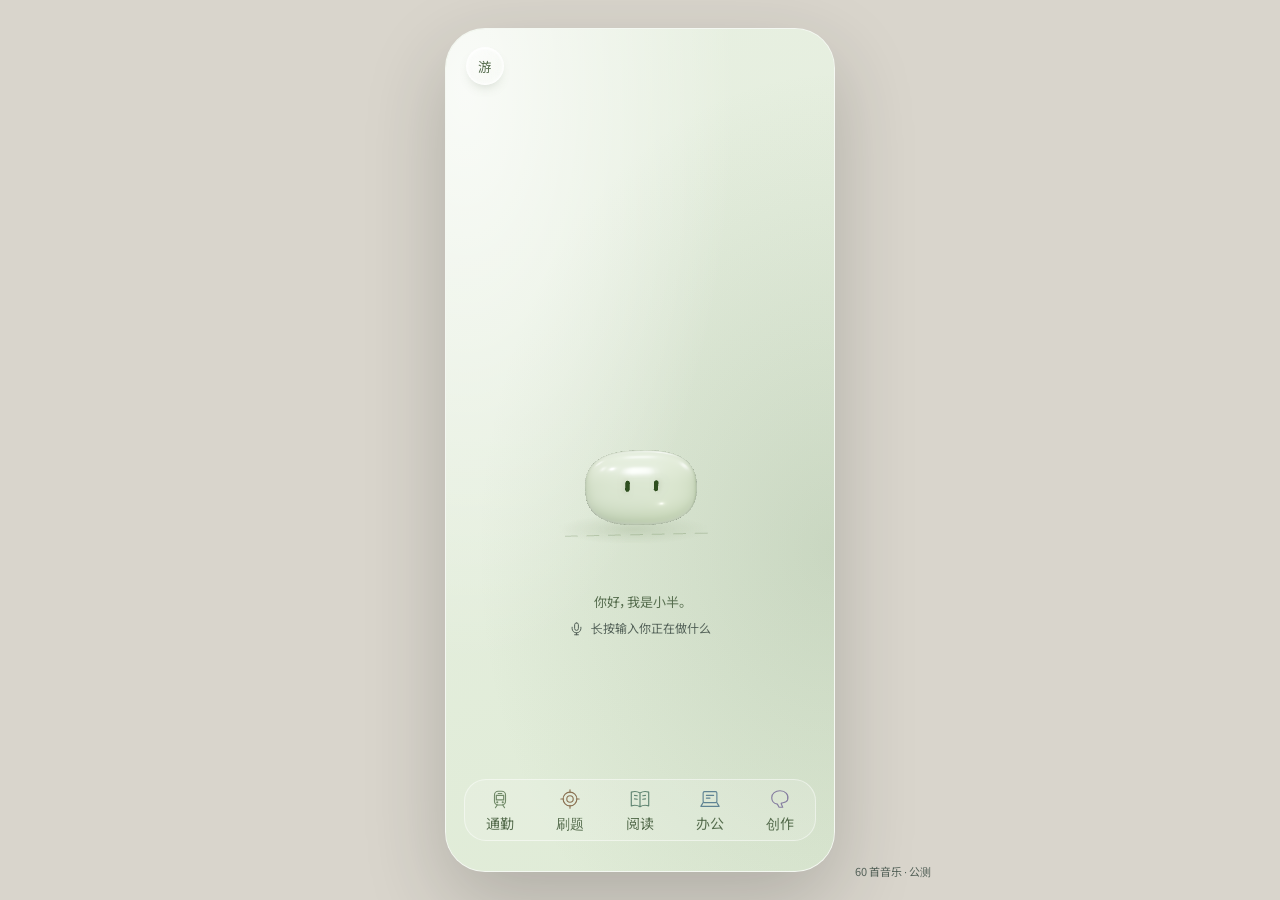
==== commit 2ea0b091: "Hide internal preview controls on the public site" ====
--- a/index.html
+++ b/index.html
@@ -359,7 +359,7 @@
   .play-big { position: absolute; left: 50%; top: 50%; transform: translate(-50%, -50%); }
   .like { position: absolute; left: 50%; top: 50%; transform: translate(calc(-50% - 92px), -50%); }
 </style>
-<script type="importmap">{"imports":{"three":"./assets/three/three.module.js"}}</script></head>
+<script type="importmap">{"imports":{"three":"./assets/three/three.module.js"}}</script><style>.preview-nav{display:none!important}</style></head>
 <body>
 <link rel="icon" href="data:,">
 <nav class="preview-nav" aria-label="预览页面切换">
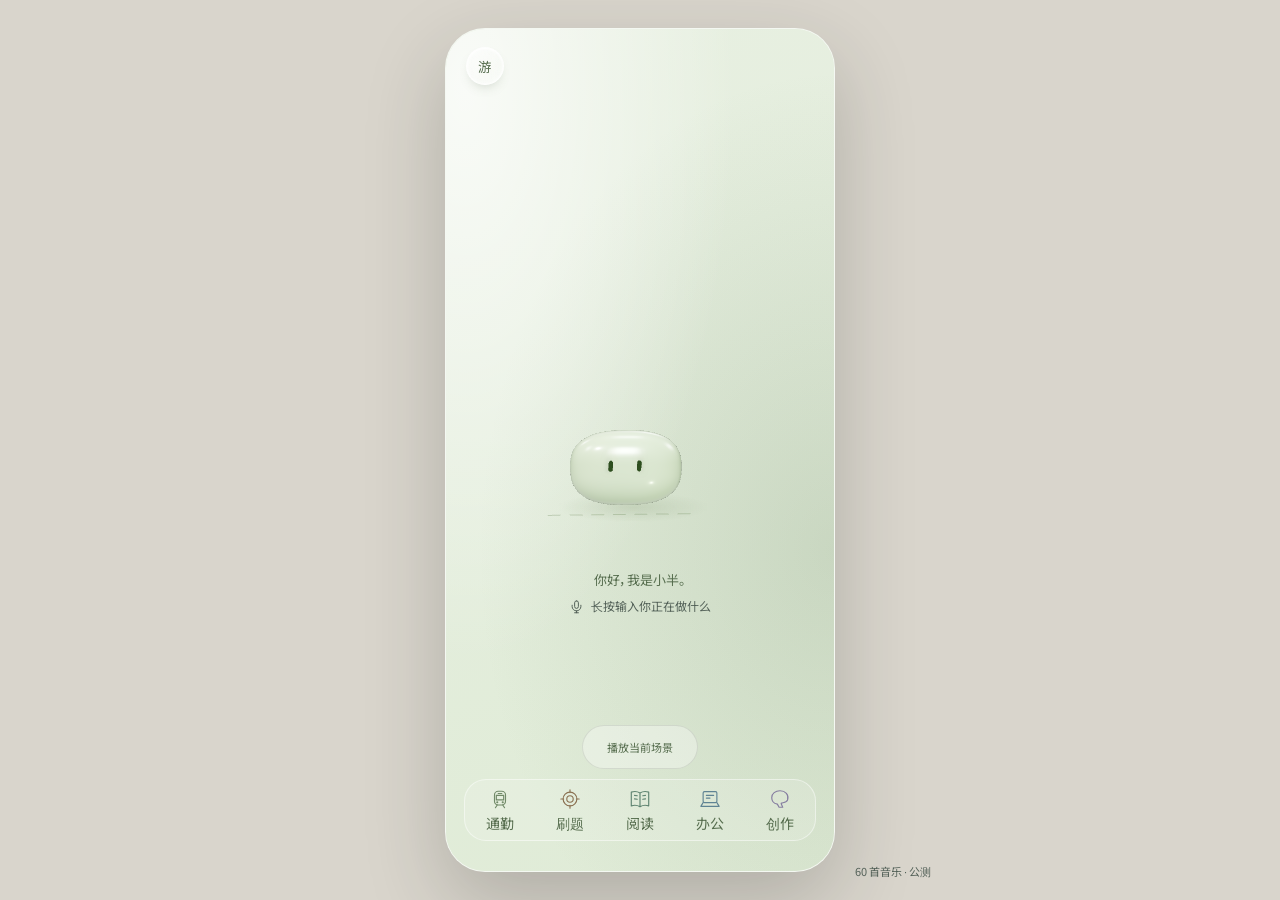
==== commit b7264dcb: "Fix playtest navigation, progress and preference controls" ====
--- a/index.html
+++ b/index.html
@@ -359,7 +359,7 @@
   .play-big { position: absolute; left: 50%; top: 50%; transform: translate(-50%, -50%); }
   .like { position: absolute; left: 50%; top: 50%; transform: translate(calc(-50% - 92px), -50%); }
 </style>
-<script type="importmap">{"imports":{"three":"./assets/three/three.module.js"}}</script><style>.preview-nav{display:none!important}</style></head>
+<script type="importmap">{"imports":{"three":"./assets/three/three.module.js"}}</script><style>.preview-nav{display:none!important}#public-start{display:block;margin:0 auto 8px;min-height:44px;padding:6px 24px;border-radius:24px;background:#ffffff54;color:var(--accent-deep)}</style></head>
 <body>
 <link rel="icon" href="data:,">
 <nav class="preview-nav" aria-label="预览页面切换">
@@ -1137,7 +1137,7 @@
 
 
 
-<script>window.addEventListener("message",function(e){if(e.source===document.getElementById("xy-preview").contentWindow&&e.data==="banpai-adjust-close")show("screen-player");});</script><div style="position:fixed;bottom:8px;left:12px;z-index:9999;font-size:10px;color:#7c897c">界面预览 · 音频与账户未连接</div><style>.home-dimmer{position:absolute;inset:0;background:#24372a20;z-index:40}.home-card{position:absolute;top:75px;left:20px;right:45px;background:#f2f7ee;border:1px solid #fff;border-radius:24px;padding:23px;box-shadow:0 12px 35px #24372a20;animation:popIn .25s ease-out}.home-card.device-card-new{left:65px;right:20px;text-align:center}.home-card h3{font-weight:500;font-size:18px;margin:0 0 8px}.home-card small{font-size:10px;color:#85907f}.home-card button{display:flex;align-items:center;gap:12px;width:100%;padding:18px 0;border-top:1px solid #718a6820;font-size:13px;text-align:left}.home-card button span{margin-left:auto;color:#82907a}.home-card .orb-device{width:95px;height:95px;border:1px solid #718a6830;border-radius:50%;margin:25px auto;display:grid;place-items:center;font-size:38px;color:#718a68}.home-card .device-action{display:block;text-align:center;background:#718a68;color:white;border-radius:30px;padding:12px;margin:20px 0}.rec-card{position:relative;overflow:hidden;transition:transform .2s}.rec-card:active{transform:scale(.96)}.rec-card:after{content:'';position:absolute;bottom:-50px;right:-20px;width:120px;height:120px;border:1px solid #718a6830;border-radius:50%;box-shadow:0 0 0 20px #718a680a,0 0 0 40px #718a6808;pointer-events:none}#screen-adjust.is-active iframe{animation:drawerUp .4s cubic-bezier(.2,.8,.2,1)}@keyframes drawerUp{from{transform:translateY(65%);border-radius:35px}to{transform:translateY(0);border-radius:0}}@keyframes popIn{from{opacity:0;transform:translateY(-10px) scale(.97)}to{opacity:1;transform:none}}@media(prefers-reduced-motion:reduce){#screen-adjust.is-active iframe,.home-card{animation:none}}</style><script>
+<div style="position:fixed;bottom:8px;left:12px;z-index:9999;font-size:10px;color:#7c897c">界面预览 · 音频与账户未连接</div><style>.home-dimmer{position:absolute;inset:0;background:#24372a20;z-index:40}.home-card{position:absolute;top:75px;left:20px;right:45px;background:#f2f7ee;border:1px solid #fff;border-radius:24px;padding:23px;box-shadow:0 12px 35px #24372a20;animation:popIn .25s ease-out}.home-card.device-card-new{left:65px;right:20px;text-align:center}.home-card h3{font-weight:500;font-size:18px;margin:0 0 8px}.home-card small{font-size:10px;color:#85907f}.home-card button{display:flex;align-items:center;gap:12px;width:100%;padding:18px 0;border-top:1px solid #718a6820;font-size:13px;text-align:left}.home-card button span{margin-left:auto;color:#82907a}.home-card .orb-device{width:95px;height:95px;border:1px solid #718a6830;border-radius:50%;margin:25px auto;display:grid;place-items:center;font-size:38px;color:#718a68}.home-card .device-action{display:block;text-align:center;background:#718a68;color:white;border-radius:30px;padding:12px;margin:20px 0}.rec-card{position:relative;overflow:hidden;transition:transform .2s}.rec-card:active{transform:scale(.96)}.rec-card:after{content:'';position:absolute;bottom:-50px;right:-20px;width:120px;height:120px;border:1px solid #718a6830;border-radius:50%;box-shadow:0 0 0 20px #718a680a,0 0 0 40px #718a6808;pointer-events:none}#screen-adjust.is-active iframe{animation:drawerUp .4s cubic-bezier(.2,.8,.2,1)}@keyframes drawerUp{from{transform:translateY(65%);border-radius:35px}to{transform:translateY(0);border-radius:0}}@keyframes popIn{from{opacity:0;transform:translateY(-10px) scale(.97)}to{opacity:1;transform:none}}@media(prefers-reduced-motion:reduce){#screen-adjust.is-active iframe,.home-card{animation:none}}</style><script>
 (function(){const phone=document.getElementById('phone');function close(){const e=phone.querySelector('.home-dimmer');if(e)e.remove();}function overlay(kind){close();const backdrop=document.createElement('div');backdrop.className='home-dimmer';const card=document.createElement('div');card.className='home-card'+(kind==='device'?' device-card-new':'');card.innerHTML=kind==='personal'?'<h3>本机体验</h3><small>我的此刻</small><button data-target="screen-profile" data-profile-section="history">◷ 最近听过<span>历史记录 ›</span></button><button data-target="screen-profile" data-profile-section="likes">♡ 我的喜欢<span>›</span></button><button data-target="screen-profile">○ 个人中心<span>›</span></button>':'<h3>连接你的设备</h3><div class="orb-device">◉</div><p>尚未连接设备</p><button class="device-action" data-device="true">连接设备</button><small>不连接设备，也可以听音乐。</small>';backdrop.onclick=close;card.onclick=e=>{e.stopPropagation();const b=e.target.closest('button');if(!b)return;close();if(b.dataset.target)show(b.dataset.target);else if(b.dataset.device){show('screen-status');}};backdrop.append(card);phone.append(backdrop);}document.getElementById('open-profile').addEventListener('click',e=>{e.preventDefault();e.stopImmediatePropagation();overlay('personal');},true);document.getElementById('open-device').innerHTML='<span class="dot"></span>设备 ＋';document.getElementById('open-device').addEventListener('click',e=>{e.preventDefault();e.stopImmediatePropagation();overlay('device');},true);})();
 </script><script>
 (function(){const frame=document.getElementById('xy-preview');function sync(){frame.contentWindow.postMessage({type:'banpai-scene',scene:document.querySelector('.phone').dataset.theme||'commute'},location.origin)}frame.addEventListener('load',sync);sync()})();
@@ -1166,7 +1166,7 @@
 
 <script src="assets/scene-icons.js?v=line1"></script>
 
-<script src="assets/static-api.js"></script><script src="assets/live-player.js?v=browser-data1"></script><script src="assets/live-app.js?v=browser-data1"></script>
+<script src="assets/static-api.js?v=playtest-fixes1"></script><script src="assets/live-player.js?v=playtest-fixes1"></script><script src="assets/live-app.js?v=playtest-fixes1"></script>
 
 <style>
 .progress .music-seek{appearance:none;-webkit-appearance:none;flex:1;min-width:0;width:100%;height:36px;margin:0;background:transparent;cursor:pointer;touch-action:none;--played:0%}
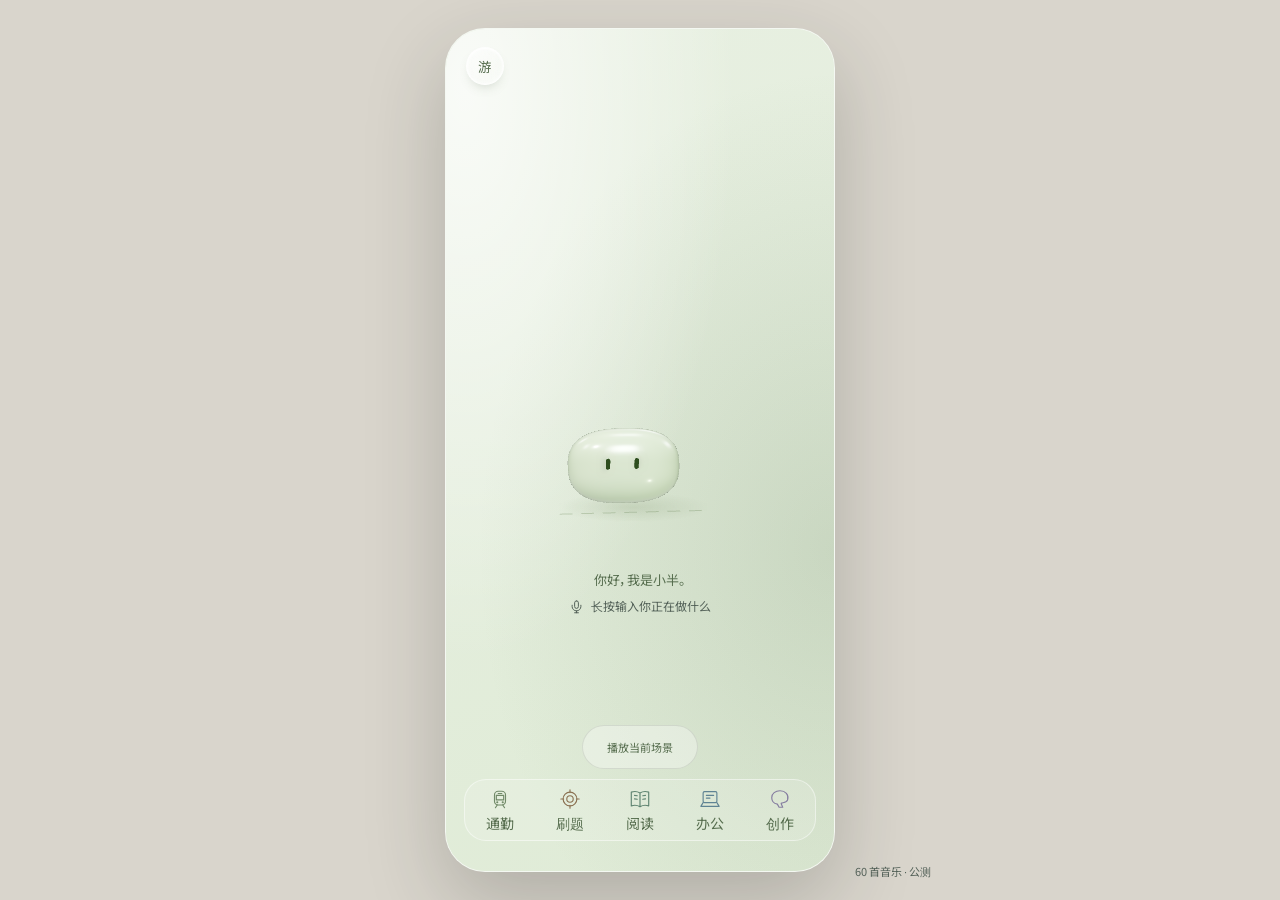
==== commit ed685b71: "Prevent prototype UI flash on startup" ====
--- a/index.html
+++ b/index.html
@@ -4,6 +4,14 @@
 <meta charset="utf-8" />
 <meta name="viewport" content="width=device-width, initial-scale=1.0, viewport-fit=cover" />
 <title>半拍 BANPAI · 公开体验</title>
+<style>html[data-starting] body { opacity: 0; pointer-events: none; }</style>
+<script>
+  document.documentElement.setAttribute('data-starting', '');
+  // Deferred modules and styles finish before the first visible frame.
+  document.addEventListener('DOMContentLoaded', () => {
+    document.documentElement.removeAttribute('data-starting');
+  }, {once:true});
+</script>
 <style>
   * { box-sizing: border-box; -webkit-tap-highlight-color: transparent; }
   :root {
@@ -374,7 +382,7 @@
 <div class="phone" id="phone" data-theme="commute">
 
   <!-- 登录 / 注册 -->
-  <section class="screen is-active" id="screen-login">
+  <section class="screen" id="screen-login">
     <div>
       <div class="brand">
         <span class="brand-mark"><i></i><i></i><i></i></span>
@@ -862,8 +870,7 @@
 
   // 初始化
   renderOnboard();
-  // 为了浏览器预览方便，默认停留在登录页；登录后按首次教程流程走。
-  show('screen-login');
+  show('screen-main');
 </script>
 <script>
   // 浏览器预览快捷入口：?screen=main / player / adjust / profile / onboard
